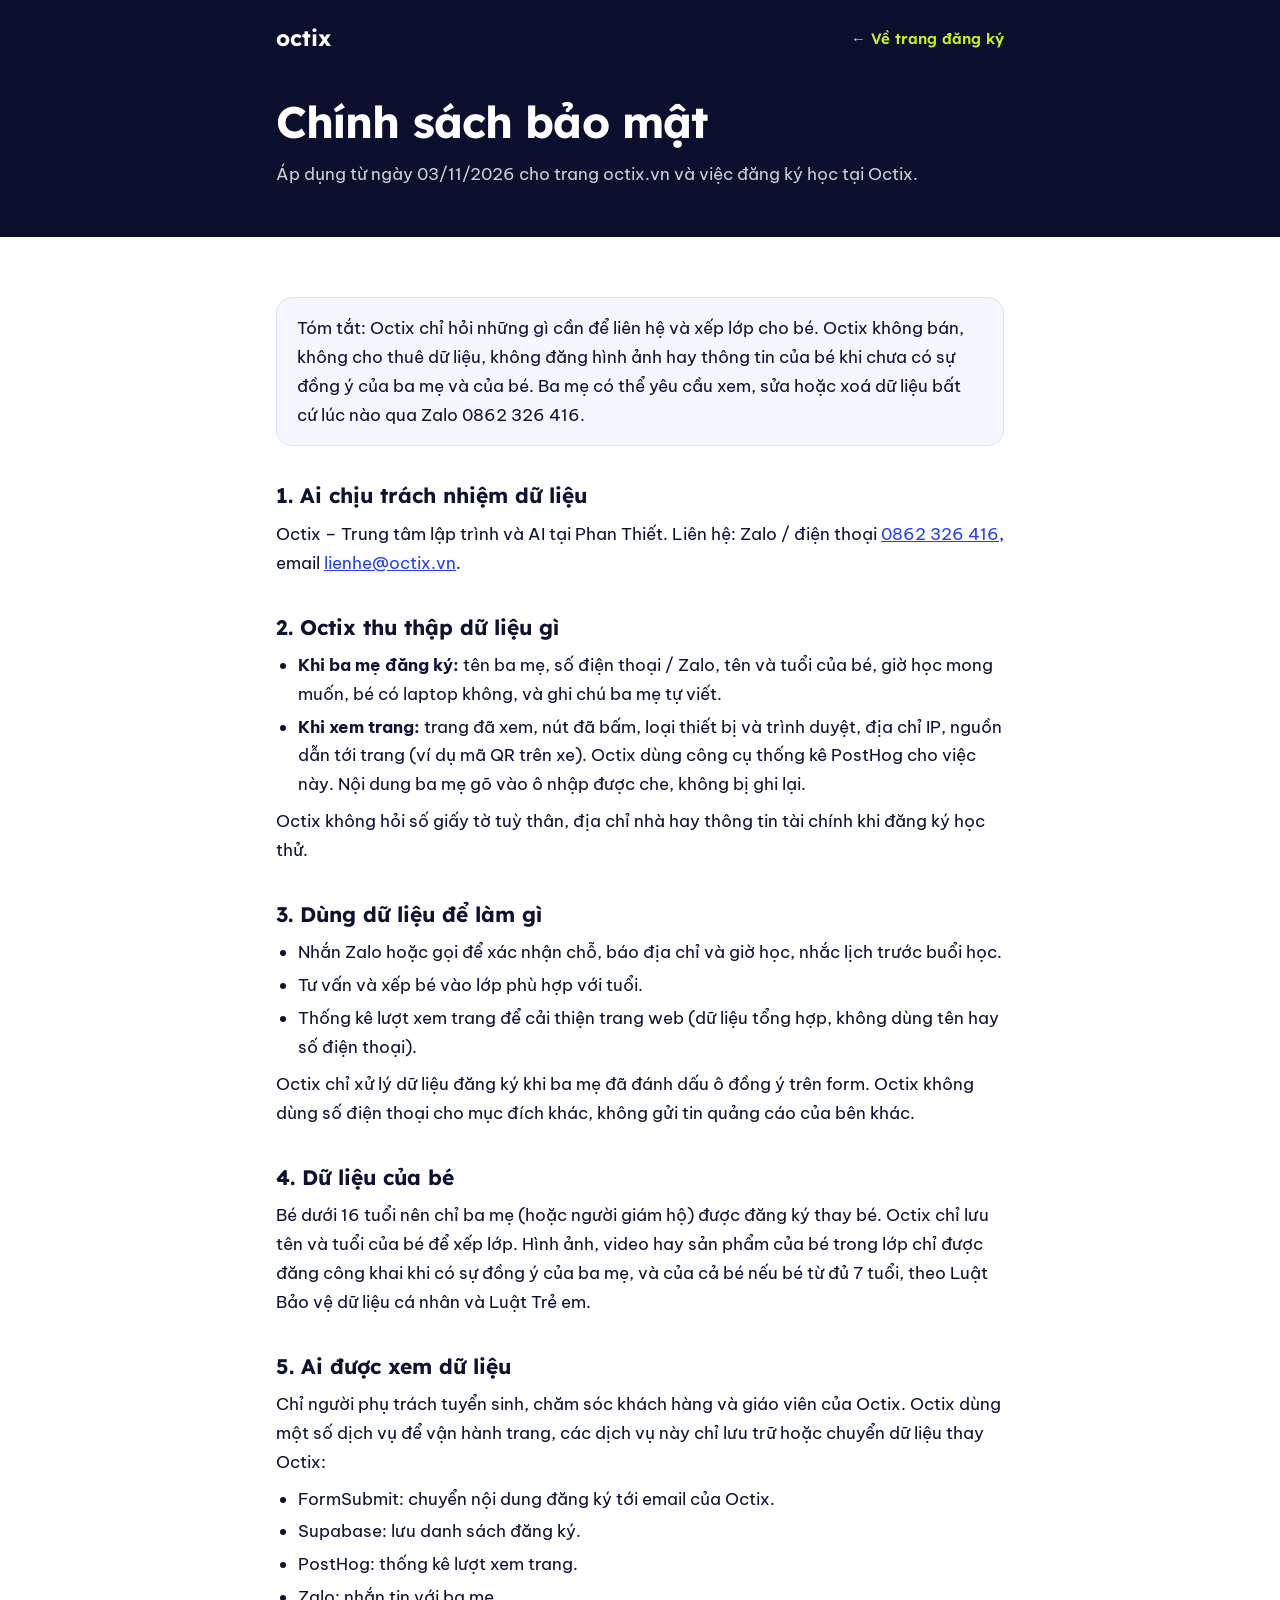
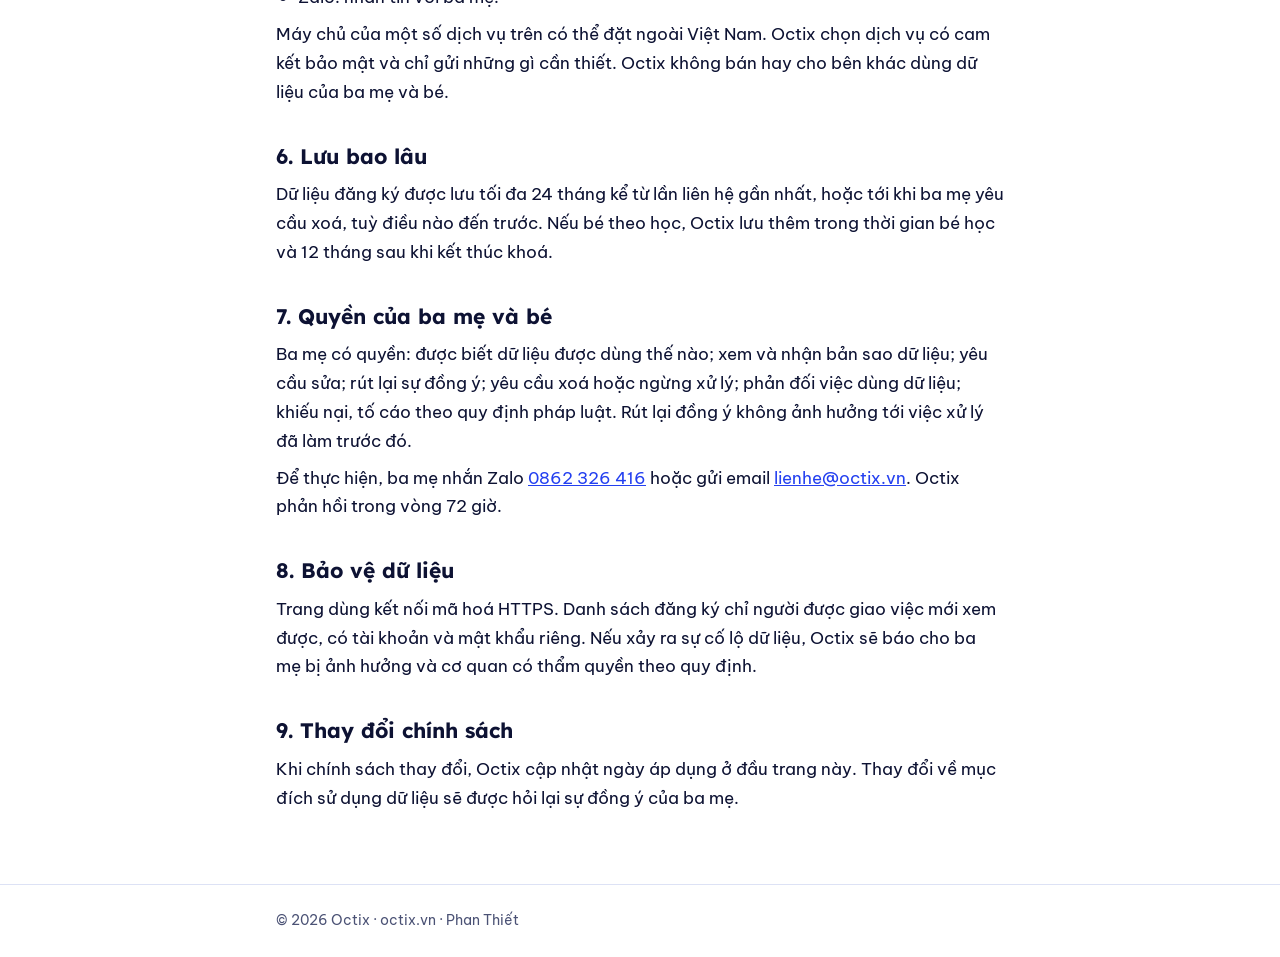
==== chinh-sach-bao-mat/index.html @ d1670581 "Form đăng ký: thêm ô đồng ý và trang Chính sách bảo mật Theo Luật Bảo vệ dữ liệu cá nhân 2025: ô đồn" ====
<!doctype html>
<html lang="vi">
<head>
<meta charset="utf-8">
<meta name="viewport" content="width=device-width,initial-scale=1,viewport-fit=cover">
<title>Chính sách bảo mật – Octix Phan Thiết</title>
<meta name="description" content="Octix thu thập dữ liệu gì khi ba mẹ đăng ký học thử, dùng để làm gì, lưu bao lâu và ba mẹ có quyền gì.">
<link rel="canonical" href="https://octix.vn/chinh-sach-bao-mat/">
<meta name="theme-color" content="#0B0F2E">
<link rel="icon" href="/favicon.ico" sizes="48x48">
<link rel="icon" type="image/png" sizes="96x96" href="/favicon-96.png">
<link rel="apple-touch-icon" href="/apple-touch-icon.png">
<link rel="preconnect" href="https://fonts.googleapis.com">
<link rel="preconnect" href="https://fonts.gstatic.com" crossorigin>
<link rel="stylesheet" href="https://fonts.googleapis.com/css2?family=Lexend:wght@600;700&family=Be+Vietnam+Pro:wght@400;500;600&display=swap">
<style>
:root{--night:#0B0F2E;--brand:#2440F0;--lime:#C8F31D;--ink:#0D1233;--muted:#4B5275;--line:#DDE2F5;--soft:#F5F7FF}
*{box-sizing:border-box}
body{margin:0;background:#fff;color:var(--ink);font-family:"Be Vietnam Pro",system-ui,sans-serif;font-size:17px;line-height:1.7;-webkit-font-smoothing:antialiased}
header{background:var(--night);color:#fff;padding:20px 0 48px}
.wrap{max-width:760px;margin:0 auto;padding-inline:16px}
.top{display:flex;justify-content:space-between;align-items:center;gap:12px}
.top a{color:#fff;text-decoration:none;font-family:Lexend,sans-serif;font-weight:700;font-size:22px}
.top a.back{font-size:15px;font-weight:600;color:var(--lime)}
h1{font-family:Lexend,sans-serif;font-size:clamp(30px,6vw,44px);line-height:1.15;margin:40px 0 12px;letter-spacing:-.02em}
header p{color:rgba(255,255,255,.8);margin:0}
main{padding:40px 0 64px}
h2{font-family:Lexend,sans-serif;font-size:21px;line-height:1.3;margin:36px 0 10px}
ul{padding-left:22px;margin:8px 0}
li{margin:4px 0}
p{margin:8px 0}
a{color:var(--brand)}
.box{background:var(--soft);border:1px solid var(--line);border-radius:16px;padding:16px 20px;margin:20px 0}
footer{border-top:1px solid var(--line);padding:24px 0;color:var(--muted);font-size:14px}
</style>
</head>
<body>
<header>
  <div class="wrap">
    <div class="top"><a href="/">octix</a><a class="back" href="/#dang-ky">← Về trang đăng ký</a></div>
    <h1>Chính sách bảo mật</h1>
    <p>Áp dụng từ ngày 03/11/2026 cho trang octix.vn và việc đăng ký học tại Octix.</p>
  </div>
</header>
<main class="wrap">
  <div class="box">Tóm tắt: Octix chỉ hỏi những gì cần để liên hệ và xếp lớp cho bé. Octix không bán, không cho thuê dữ liệu, không đăng hình ảnh hay thông tin của bé khi chưa có sự đồng ý của ba mẹ và của bé. Ba mẹ có thể yêu cầu xem, sửa hoặc xoá dữ liệu bất cứ lúc nào qua Zalo 0862 326 416.</div>

  <h2>1. Ai chịu trách nhiệm dữ liệu</h2>
  <p>Octix – Trung tâm lập trình và AI tại Phan Thiết. Liên hệ: Zalo / điện thoại <a href="https://zalo.me/0862326416">0862 326 416</a>, email <a href="mailto:lienhe@octix.vn">lienhe@octix.vn</a>.</p>

  <h2>2. Octix thu thập dữ liệu gì</h2>
  <ul>
    <li><b>Khi ba mẹ đăng ký:</b> tên ba mẹ, số điện thoại / Zalo, tên và tuổi của bé, giờ học mong muốn, bé có laptop không, và ghi chú ba mẹ tự viết.</li>
    <li><b>Khi xem trang:</b> trang đã xem, nút đã bấm, loại thiết bị và trình duyệt, địa chỉ IP, nguồn dẫn tới trang (ví dụ mã QR trên xe). Octix dùng công cụ thống kê PostHog cho việc này. Nội dung ba mẹ gõ vào ô nhập được che, không bị ghi lại.</li>
  </ul>
  <p>Octix không hỏi số giấy tờ tuỳ thân, địa chỉ nhà hay thông tin tài chính khi đăng ký học thử.</p>

  <h2>3. Dùng dữ liệu để làm gì</h2>
  <ul>
    <li>Nhắn Zalo hoặc gọi để xác nhận chỗ, báo địa chỉ và giờ học, nhắc lịch trước buổi học.</li>
    <li>Tư vấn và xếp bé vào lớp phù hợp với tuổi.</li>
    <li>Thống kê lượt xem trang để cải thiện trang web (dữ liệu tổng hợp, không dùng tên hay số điện thoại).</li>
  </ul>
  <p>Octix chỉ xử lý dữ liệu đăng ký khi ba mẹ đã đánh dấu ô đồng ý trên form. Octix không dùng số điện thoại cho mục đích khác, không gửi tin quảng cáo của bên khác.</p>

  <h2>4. Dữ liệu của bé</h2>
  <p>Bé dưới 16 tuổi nên chỉ ba mẹ (hoặc người giám hộ) được đăng ký thay bé. Octix chỉ lưu tên và tuổi của bé để xếp lớp. Hình ảnh, video hay sản phẩm của bé trong lớp chỉ được đăng công khai khi có sự đồng ý của ba mẹ, và của cả bé nếu bé từ đủ 7 tuổi, theo Luật Bảo vệ dữ liệu cá nhân và Luật Trẻ em.</p>

  <h2>5. Ai được xem dữ liệu</h2>
  <p>Chỉ người phụ trách tuyển sinh, chăm sóc khách hàng và giáo viên của Octix. Octix dùng một số dịch vụ để vận hành trang, các dịch vụ này chỉ lưu trữ hoặc chuyển dữ liệu thay Octix:</p>
  <ul>
    <li>FormSubmit: chuyển nội dung đăng ký tới email của Octix.</li>
    <li>Supabase: lưu danh sách đăng ký.</li>
    <li>PostHog: thống kê lượt xem trang.</li>
    <li>Zalo: nhắn tin với ba mẹ.</li>
  </ul>
  <p>Máy chủ của một số dịch vụ trên có thể đặt ngoài Việt Nam. Octix chọn dịch vụ có cam kết bảo mật và chỉ gửi những gì cần thiết. Octix không bán hay cho bên khác dùng dữ liệu của ba mẹ và bé.</p>

  <h2>6. Lưu bao lâu</h2>
  <p>Dữ liệu đăng ký được lưu tối đa 24 tháng kể từ lần liên hệ gần nhất, hoặc tới khi ba mẹ yêu cầu xoá, tuỳ điều nào đến trước. Nếu bé theo học, Octix lưu thêm trong thời gian bé học và 12 tháng sau khi kết thúc khoá.</p>

  <h2>7. Quyền của ba mẹ và bé</h2>
  <p>Ba mẹ có quyền: được biết dữ liệu được dùng thế nào; xem và nhận bản sao dữ liệu; yêu cầu sửa; rút lại sự đồng ý; yêu cầu xoá hoặc ngừng xử lý; phản đối việc dùng dữ liệu; khiếu nại, tố cáo theo quy định pháp luật. Rút lại đồng ý không ảnh hưởng tới việc xử lý đã làm trước đó.</p>
  <p>Để thực hiện, ba mẹ nhắn Zalo <a href="https://zalo.me/0862326416">0862 326 416</a> hoặc gửi email <a href="mailto:lienhe@octix.vn">lienhe@octix.vn</a>. Octix phản hồi trong vòng 72 giờ.</p>

  <h2>8. Bảo vệ dữ liệu</h2>
  <p>Trang dùng kết nối mã hoá HTTPS. Danh sách đăng ký chỉ người được giao việc mới xem được, có tài khoản và mật khẩu riêng. Nếu xảy ra sự cố lộ dữ liệu, Octix sẽ báo cho ba mẹ bị ảnh hưởng và cơ quan có thẩm quyền theo quy định.</p>

  <h2>9. Thay đổi chính sách</h2>
  <p>Khi chính sách thay đổi, Octix cập nhật ngày áp dụng ở đầu trang này. Thay đổi về mục đích sử dụng dữ liệu sẽ được hỏi lại sự đồng ý của ba mẹ.</p>
</main>
<footer><div class="wrap">© 2026 Octix · octix.vn · Phan Thiết</div></footer>
</body>
</html>
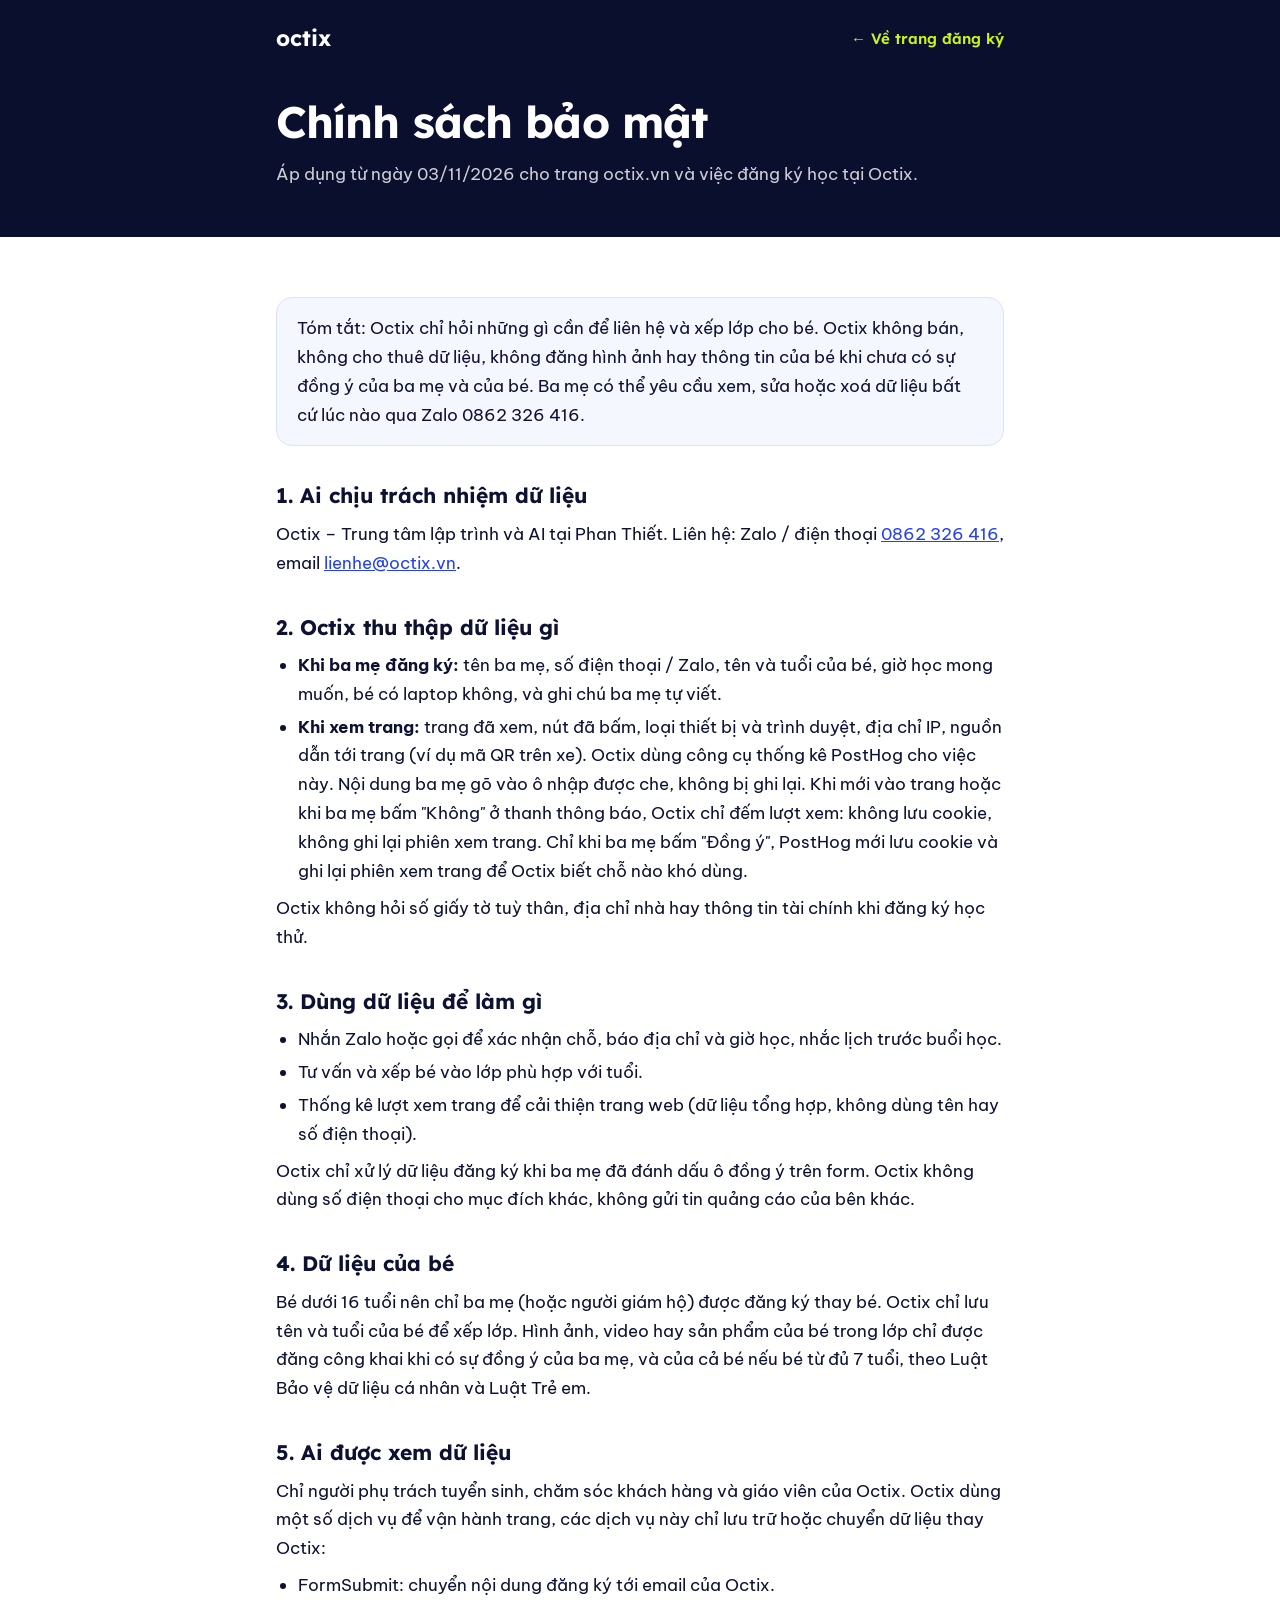
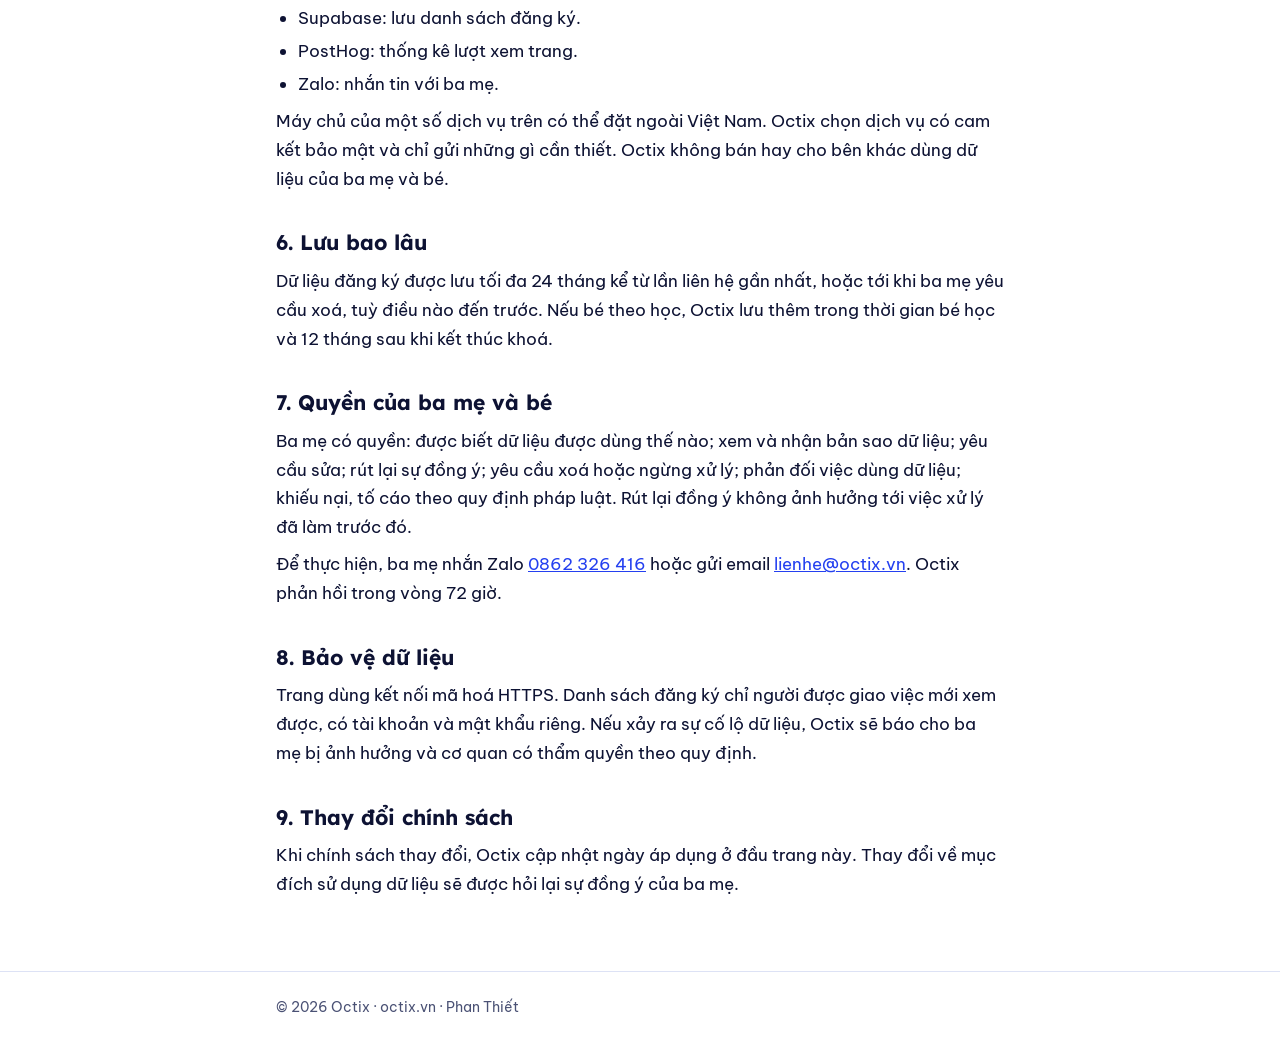
==== commit 9a224726: "PostHog: hỏi đồng ý thống kê, mặc định không cookie và không quay phiên Chưa chọn hoặc bấm Không: pe" ====
--- a/chinh-sach-bao-mat/index.html
+++ b/chinh-sach-bao-mat/index.html
@@ -51,7 +51,7 @@
   <h2>2. Octix thu thập dữ liệu gì</h2>
   <ul>
     <li><b>Khi ba mẹ đăng ký:</b> tên ba mẹ, số điện thoại / Zalo, tên và tuổi của bé, giờ học mong muốn, bé có laptop không, và ghi chú ba mẹ tự viết.</li>
-    <li><b>Khi xem trang:</b> trang đã xem, nút đã bấm, loại thiết bị và trình duyệt, địa chỉ IP, nguồn dẫn tới trang (ví dụ mã QR trên xe). Octix dùng công cụ thống kê PostHog cho việc này. Nội dung ba mẹ gõ vào ô nhập được che, không bị ghi lại.</li>
+    <li><b>Khi xem trang:</b> trang đã xem, nút đã bấm, loại thiết bị và trình duyệt, địa chỉ IP, nguồn dẫn tới trang (ví dụ mã QR trên xe). Octix dùng công cụ thống kê PostHog cho việc này. Nội dung ba mẹ gõ vào ô nhập được che, không bị ghi lại. Khi mới vào trang hoặc khi ba mẹ bấm "Không" ở thanh thông báo, Octix chỉ đếm lượt xem: không lưu cookie, không ghi lại phiên xem trang. Chỉ khi ba mẹ bấm "Đồng ý", PostHog mới lưu cookie và ghi lại phiên xem trang để Octix biết chỗ nào khó dùng.</li>
   </ul>
   <p>Octix không hỏi số giấy tờ tuỳ thân, địa chỉ nhà hay thông tin tài chính khi đăng ký học thử.</p>
 
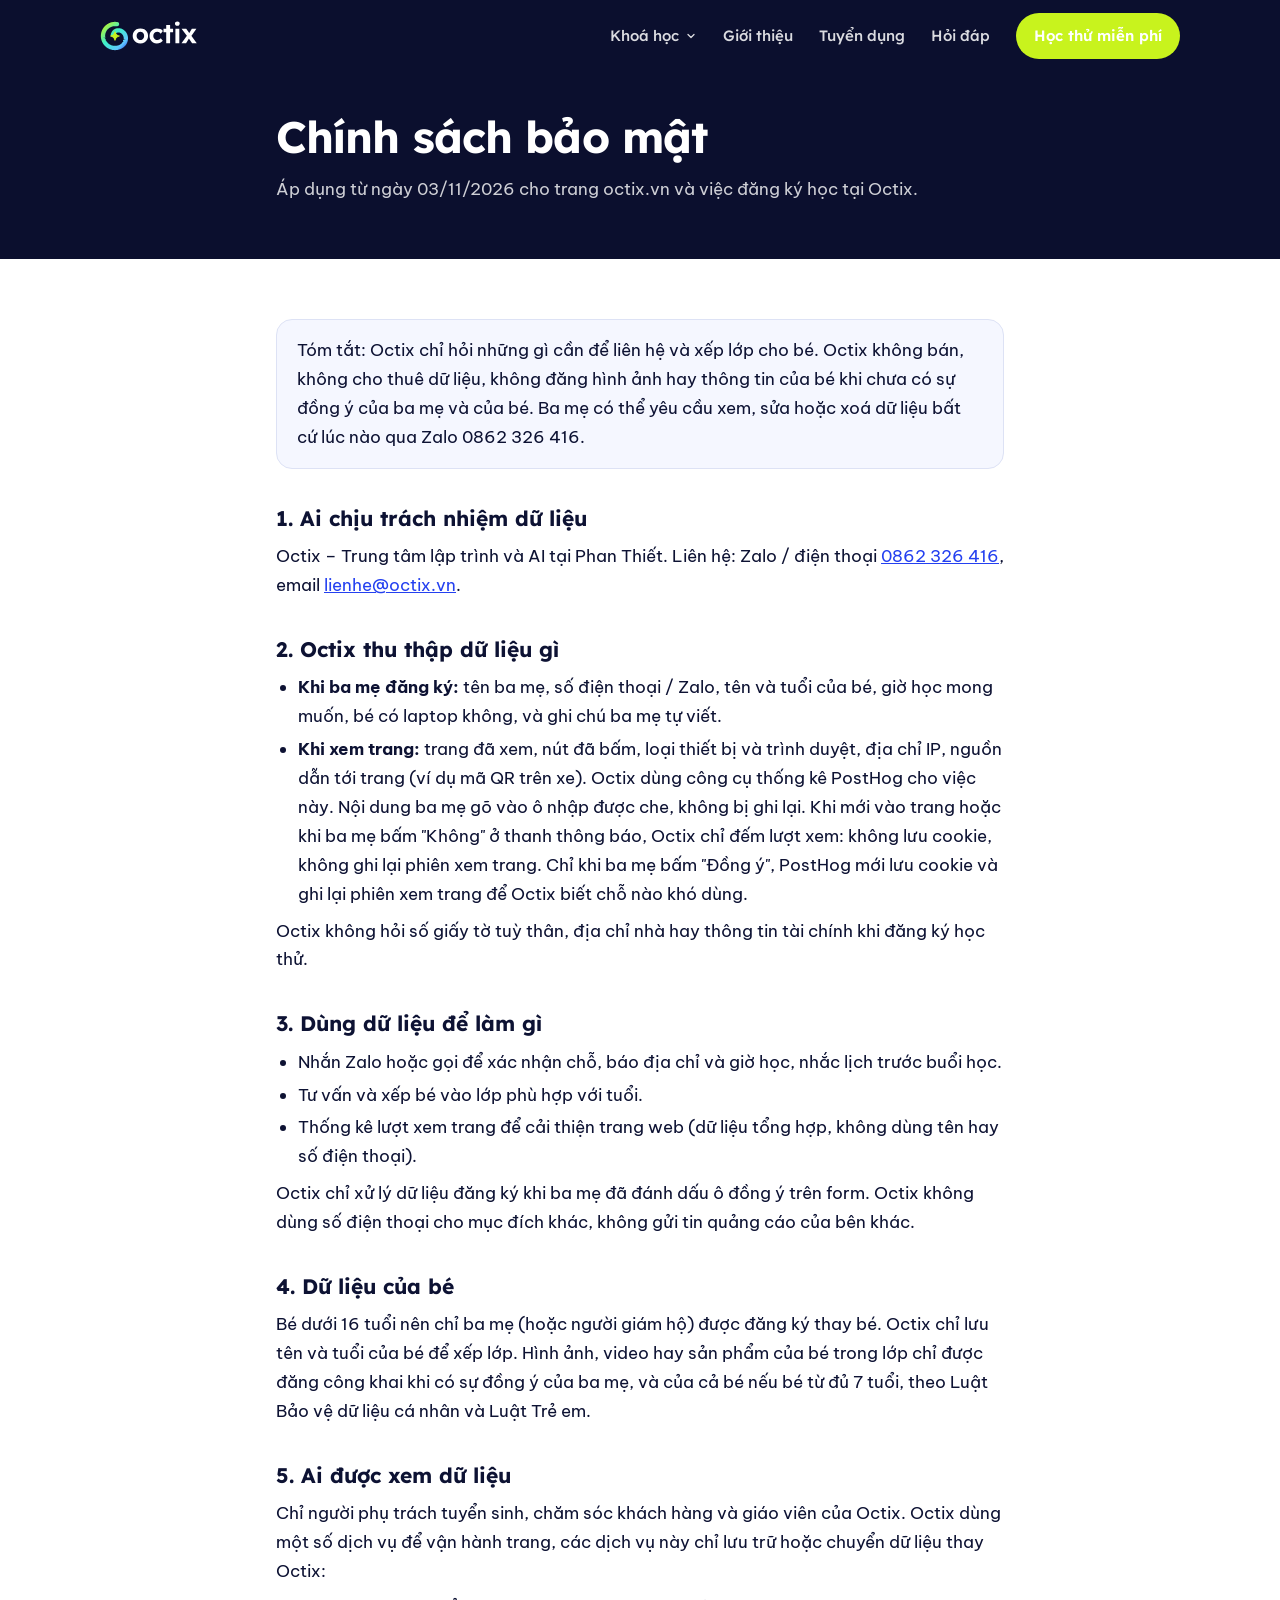
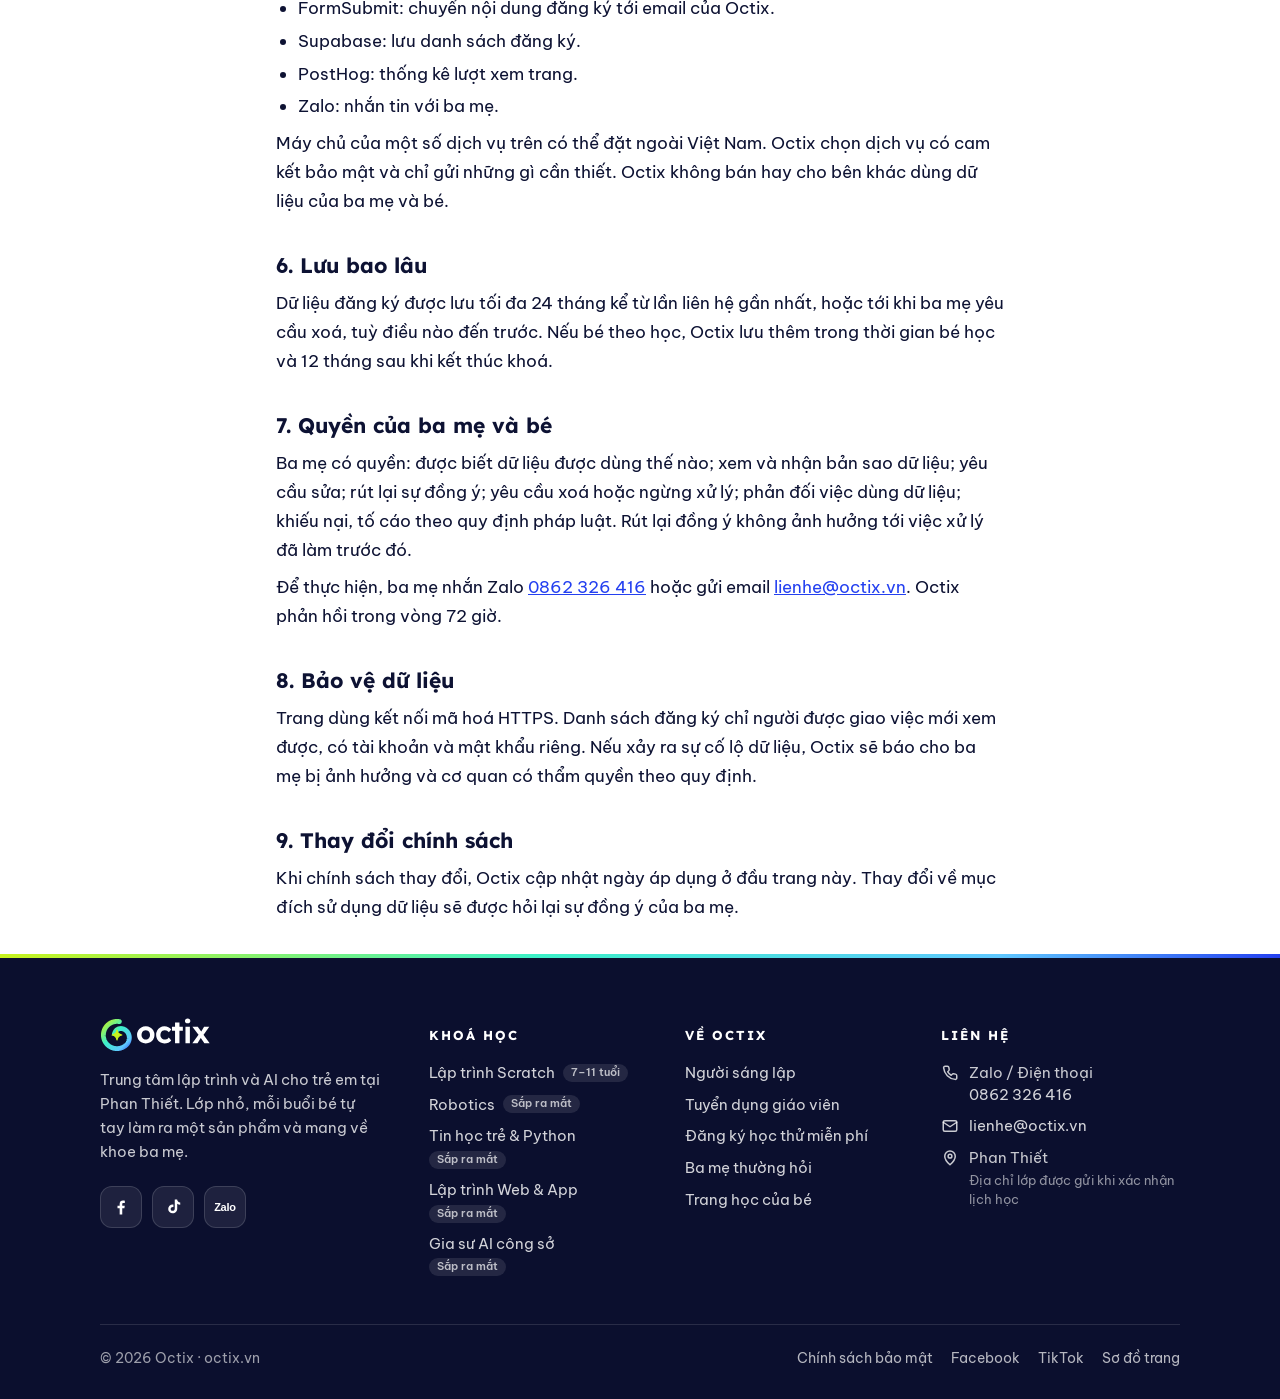
==== commit 588c5323: "Thêm header có menu Khoá học, footer 4 cột, trang khoá Scratch và trang Tuyển dụng - Header dùng chu" ====
--- a/chinh-sach-bao-mat/index.html
+++ b/chinh-sach-bao-mat/index.html
@@ -12,37 +12,75 @@
 <link rel="apple-touch-icon" href="/apple-touch-icon.png">
 <link rel="preconnect" href="https://fonts.googleapis.com">
 <link rel="preconnect" href="https://fonts.gstatic.com" crossorigin>
-<link rel="stylesheet" href="https://fonts.googleapis.com/css2?family=Lexend:wght@600;700&family=Be+Vietnam+Pro:wght@400;500;600&display=swap">
+<link rel="stylesheet" href="https://fonts.googleapis.com/css2?family=Lexend:wght@500;600;700&family=Be+Vietnam+Pro:wght@400;500;600&display=swap">
+<link rel="stylesheet" href="/assets/site.css">
 <style>
-:root{--night:#0B0F2E;--brand:#2440F0;--lime:#C8F31D;--ink:#0D1233;--muted:#4B5275;--line:#DDE2F5;--soft:#F5F7FF}
+:root{--night:#0B0F2E;--brand:#2440F0;--lime:#C8F31D;--ink:#0D1233;--muted:#4B5275;--line:#DDE2F5;--soft:#F5F7FF;--surface-2:#F5F7FF;--on-brand:#fff;--f-display:"Lexend","Be Vietnam Pro",system-ui,sans-serif;--f-body:"Be Vietnam Pro",system-ui,sans-serif}
 *{box-sizing:border-box}
-body{margin:0;background:#fff;color:var(--ink);font-family:"Be Vietnam Pro",system-ui,sans-serif;font-size:17px;line-height:1.7;-webkit-font-smoothing:antialiased}
-header{background:var(--night);color:#fff;padding:20px 0 48px}
-.wrap{max-width:760px;margin:0 auto;padding-inline:16px}
-.top{display:flex;justify-content:space-between;align-items:center;gap:12px}
-.top a{color:#fff;text-decoration:none;font-family:Lexend,sans-serif;font-weight:700;font-size:22px}
-.top a.back{font-size:15px;font-weight:600;color:var(--lime)}
-h1{font-family:Lexend,sans-serif;font-size:clamp(30px,6vw,44px);line-height:1.15;margin:40px 0 12px;letter-spacing:-.02em}
-header p{color:rgba(255,255,255,.8);margin:0}
-main{padding:40px 0 64px}
-h2{font-family:Lexend,sans-serif;font-size:21px;line-height:1.3;margin:36px 0 10px}
-ul{padding-left:22px;margin:8px 0}
-li{margin:4px 0}
-p{margin:8px 0}
-a{color:var(--brand)}
+body{margin:0;background:#fff;color:var(--ink);font-family:var(--f-body);font-size:17px;line-height:1.7;-webkit-font-smoothing:antialiased}
+.wrap{max-width:1160px;margin:0 auto;padding-inline:clamp(16px,4vw,40px)}
+.doc{max-width:760px;margin:0 auto;padding-inline:16px}
+.btn{display:inline-flex;align-items:center;gap:10px;font-family:var(--f-display);font-weight:600;border-radius:999px;text-decoration:none}
+.btn-lime{background:var(--lime);color:var(--ink)}
+.ph{background:var(--night);color:#fff;padding:112px 0 48px}
+.ph h1{font-family:Lexend,sans-serif;font-size:clamp(30px,6vw,44px);line-height:1.15;margin:0 0 12px;letter-spacing:-.02em}
+.ph p{color:rgba(255,255,255,.8);margin:0}
+main.doc{padding:40px 16px 24px}
+.doc h2{font-family:Lexend,sans-serif;font-size:21px;line-height:1.3;margin:36px 0 10px}
+.doc ul{padding-left:22px;margin:8px 0}
+.doc li{margin:4px 0}
+.doc p{margin:8px 0}
+.doc a{color:var(--brand)}
 .box{background:var(--soft);border:1px solid var(--line);border-radius:16px;padding:16px 20px;margin:20px 0}
-footer{border-top:1px solid var(--line);padding:24px 0;color:var(--muted);font-size:14px}
 </style>
 </head>
 <body>
-<header>
-  <div class="wrap">
-    <div class="top"><a href="/">octix</a><a class="back" href="/#dang-ky">← Về trang đăng ký</a></div>
+<header class="nav scrolled" id="nav">
+  <!-- octix:header -->
+<div class="wrap nav-in">
+    <a class="logo" href="/" aria-label="Octix, về trang chủ"><svg role="img" aria-label="Octix" xmlns="http://www.w3.org/2000/svg" viewBox="30 40 460 140"><defs><linearGradient id="rb" gradientUnits="userSpaceOnUse" x1="44" y1="50" x2="164" y2="170"><stop offset="0" stop-color="#C8F31D"/><stop offset=".42" stop-color="#3CF0C8"/><stop offset=".78" stop-color="#5FC8FF"/><stop offset="1" stop-color="#2440F0"/></linearGradient></defs><path d="M109.72 54.85 L108.00 54.57 L106.26 54.35 L104.52 54.18 L102.77 54.07 L101.02 54.01 L99.27 54.00 L97.52 54.06 L95.77 54.16 L94.02 54.32 L92.29 54.53 L90.56 54.80 L88.84 55.12 L87.13 55.50 L85.43 55.93 L83.74 56.41 L82.08 56.95 L80.43 57.53 L78.80 58.17 L77.19 58.86 L75.60 59.60 L74.03 60.38 L72.50 61.22 L70.98 62.10 L69.50 63.03 L68.05 64.01 L66.62 65.03 L65.23 66.10 L63.88 67.21 L62.56 68.36 L61.28 69.55 L60.03 70.78 L58.82 72.05 L57.66 73.35 L56.53 74.69 L55.45 76.07 L54.41 77.48 L53.42 78.92 L52.47 80.39 L51.56 81.89 L50.71 83.42 L49.90 84.98 L49.14 86.56 L48.44 88.16 L47.78 89.78 L47.17 91.42 L46.62 93.08 L46.11 94.76 L45.66 96.45 L45.27 98.16 L44.92 99.87 L44.63 101.60 L44.40 103.34 L44.22 105.08 L44.09 106.83 L44.02 108.57 L44.00 110.33 L44.04 112.08 L44.13 113.83 L44.28 115.57 L44.48 117.31 L44.73 119.04 L45.04 120.77 L45.41 122.48 L45.82 124.18 L46.29 125.87 L46.82 127.54 L47.39 129.19 L48.02 130.83 L48.69 132.44 L49.42 134.04 L50.20 135.60 L51.02 137.15 L51.89 138.67 L52.81 140.16 L53.78 141.62 L54.79 143.05 L55.85 144.44 L56.94 145.81 L58.09 147.14 L59.27 148.43 L60.49 149.68 L61.75 150.90 L63.05 152.08 L64.38 153.21 L65.75 154.30 L67.15 155.35 L68.58 156.36 L70.05 157.32 L71.54 158.23 L73.06 159.10 L74.61 159.91 L76.19 160.68 L77.78 161.40 L79.40 162.07 L81.04 162.69 L82.70 163.26 L84.37 163.77 L86.06 164.24 L87.76 164.65 L89.47 165.00 L91.20 165.30 L92.93 165.55 L94.67 165.75 L96.42 165.89 L98.17 165.97 L99.92 166.00 L101.67 165.98 L103.42 165.90 L105.16 165.76 L106.91 165.57 L108.64 165.33 L110.37 165.03 L112.08 164.68 L113.78 164.28 L115.47 163.82 L117.15 163.31 L118.81 162.75 L120.45 162.13 L122.07 161.47 L123.67 160.75 L125.24 159.99 L126.79 159.17 L128.32 158.31 L129.81 157.40 L131.28 156.45 L132.72 155.45 L134.12 154.40 L135.49 153.31 L136.83 152.18 L138.11 150.99 L139.35 149.75 L140.52 148.45 L141.64 147.11 L142.70 145.73 L143.70 144.30 L144.64 142.83 L145.51 141.33 L146.32 139.79 L147.06 138.23 L147.74 136.64 L148.34 135.03 L148.88 133.40 L149.35 131.76 L149.75 130.10 L150.08 128.43 L150.34 126.76 L150.53 125.09 L150.65 123.41 L150.71 121.75 L150.69 120.08 L150.61 118.43 L150.47 116.79 L150.25 115.17 L149.98 113.57 L149.64 111.99 L149.25 110.43 L148.79 108.90 L148.28 107.40 L147.71 105.93 L147.08 104.50 L146.41 103.10 L145.69 101.74 L144.91 100.42 L144.10 99.14 L143.24 97.91 L142.34 96.72 L141.40 95.58 L140.43 94.48 L139.42 93.44 L138.38 92.44 L137.32 91.50 L136.22 90.60 L135.11 89.76 L133.98 88.97 L132.82 88.24 L131.66 87.56 L130.48 86.93 L129.29 86.35 L128.09 85.83 L126.89 85.36 L125.68 84.94 L124.48 84.58 L123.28 84.26 L122.08 84.00 L120.89 83.78 L119.70 83.62 L118.53 83.50 L117.37 83.42 L116.22 83.40 L115.09 83.41 L113.98 83.47 L112.89 83.57 L111.82 83.70 L110.78 83.88 L109.75 84.09 L108.75 84.33 L107.78 84.61 L106.84 84.92 L105.92 85.25 L105.04 85.61 L104.18 86.00 L103.35 86.41 L102.55 86.84 L101.79 87.29 L101.05 87.76 L100.35 88.24 L99.68 88.74 L99.03 89.25 L98.42 89.77 L97.84 90.29 L97.29 90.82 L96.77 91.36 L96.28 91.90 L95.81 92.44 L95.37 92.99 L94.96 93.53 L94.58 94.06 L94.22 94.60 L93.88 95.13 L93.56 95.65 L93.26 96.16 L92.99 96.67 L92.73 97.17 L92.48 97.66 L92.26 98.13 L92.04 98.60 L91.84 99.06 L91.65 99.50 L91.47 99.93 L91.29 100.35 L91.12 100.76 L90.95 101.16 L90.79 101.55 L90.63 101.93 L90.47 102.29 L90.31 102.65 L90.14 103.00 L89.97 103.34 L89.79 103.67 L89.61 104.00" fill="none" stroke="url(#rb)" stroke-width="20" stroke-linecap="round" stroke-linejoin="round"/><path d="M100 90 Q102.80 107.20 120 110 Q102.80 112.80 100 130 Q97.20 112.80 80 110 Q97.20 107.20 100 90Z" fill="#C8F31D" stroke="#C8F31D" stroke-width="5.2" stroke-linejoin="round"/><path d="M218.576 144.88Q208.208 144.88 200.07999999999998 140.336Q191.952 135.792 187.28 127.856Q182.608 119.91999999999999 182.608 109.67999999999999Q182.608 99.44 187.28 91.50399999999999Q191.952 83.56799999999998 200.07999999999998 79.02399999999999Q208.208 74.47999999999999 218.576 74.47999999999999Q228.816 74.47999999999999 236.94400000000002 79.02399999999999Q245.072 83.56799999999998 249.68 91.50399999999999Q254.288 99.44 254.288 109.67999999999999Q254.288 119.91999999999999 249.68 127.856Q245.072 135.792 236.94400000000002 140.336Q228.816 144.88 218.576 144.88ZM218.576 129.00799999999998Q223.56799999999998 129.00799999999998 227.536 126.51199999999999Q231.504 124.01599999999999 233.744 119.6Q235.984 115.184 235.856 109.67999999999999Q235.984 104.048 233.744 99.632Q231.504 95.216 227.536 92.72Q223.56799999999998 90.22399999999999 218.576 90.22399999999999Q213.45600000000002 90.22399999999999 209.488 92.78399999999999Q205.52 95.344 203.216 99.696Q200.912 104.048 201.04 109.67999999999999Q200.912 115.184 203.216 119.6Q205.52 124.01599999999999 209.488 126.51199999999999Q213.45600000000002 129.00799999999998 218.576 129.00799999999998Z M295.052 144.88Q285.324 144.88 277.644 140.272Q269.964 135.664 265.548 127.728Q261.132 119.792 261.132 109.67999999999999Q261.132 99.56799999999998 265.548 91.63199999999999Q269.964 83.696 277.644 79.088Q285.324 74.47999999999999 295.052 74.47999999999999Q304.14 74.47999999999999 311.692 77.80799999999999Q319.244 81.136 323.468 87.024L313.484 99.05599999999998Q311.692 96.624 309.004 94.63999999999999Q306.31600000000003 92.65599999999999 303.18 91.50399999999999Q300.044 90.35199999999999 296.716 90.35199999999999Q291.468 90.35199999999999 287.43600000000004 92.84799999999998Q283.404 95.344 281.1 99.696Q278.796 104.048 278.796 109.67999999999999Q278.796 115.056 281.164 119.40799999999999Q283.532 123.75999999999999 287.628 126.32Q291.724 128.88 296.844 128.88Q300.172 128.88 303.116 127.984Q306.06 127.088 308.68399999999997 125.16799999999999Q311.308 123.24799999999999 313.484 120.56L323.34000000000003 132.59199999999998Q319.116 138.096 311.37199999999996 141.488Q303.628 144.88 295.052 144.88Z M339.01599999999996 143.6V58.73599999999999H357.192V143.6ZM326.344 92.14399999999999V75.88799999999999H371.144V92.14399999999999Z M381.956 143.6V75.88799999999999H400.132V143.6ZM390.916 62.06399999999999Q385.668 62.06399999999999 382.724 59.43999999999999Q379.78 56.81599999999999 379.78 52.08Q379.78 47.727999999999994 382.788 44.97599999999999Q385.796 42.22399999999999 390.916 42.22399999999999Q396.164 42.22399999999999 399.108 44.84799999999999Q402.052 47.471999999999994 402.052 52.08Q402.052 56.43199999999999 399.044 59.24799999999999Q396.036 62.06399999999999 390.916 62.06399999999999Z M459.84000000000003 143.6 443.072 119.66399999999999 437.952 112.496 410.56 75.88799999999999H432.576L448.96 99.05599999999998L454.592 106.608L481.6 143.6ZM410.304 143.6 437.312 106.608 447.296 118.512 431.68 143.6ZM453.824 113.136 444.096 101.232 458.56 75.88799999999999H479.93600000000004Z" fill="#FFFFFF"/></svg></a>
+    <nav class="nav-links" aria-label="Chính">
+      <div class="dd">
+        <button class="dd-btn" type="button" aria-expanded="false" aria-controls="dd-khoa-hoc">Khoá học <svg width="12" height="12" viewBox="0 0 24 24" fill="none" stroke="currentColor" stroke-width="2.6" stroke-linecap="round" stroke-linejoin="round" aria-hidden="true"><path d="m6 9 6 6 6-6"/></svg></button>
+        <div class="dd-panel" id="dd-khoa-hoc">
+          <a class="dd-feat" href="/khoa-hoc/scratch/"><span class="pill">Đang tuyển sinh</span><b>Lập trình Scratch</b><small>Bé 7–11 tuổi · 24 buổi · lớp 6–10 bé. Mỗi buổi bé tự làm xong một game.</small><span class="go">Xem chương trình học →</span></a>
+          <div class="dd-list">
+            <span class="cap">Sắp ra mắt</span>
+            <a href="/#sap-ra-mat"><b>Robotics</b><small>8–12 tuổi · lắp ráp và lập trình robot</small></a>
+            <a href="/#sap-ra-mat"><b>Tin học trẻ &amp; Python</b><small>Từ 11 tuổi · ôn luyện thi thuật toán</small></a>
+            <a href="/#sap-ra-mat"><b>Lập trình Web &amp; App</b><small>Từ 12 tuổi · tự làm website, ứng dụng</small></a>
+            <a href="/#sap-ra-mat"><b>Gia sư AI công sở</b><small>Người đi làm · tự động hoá công việc</small></a>
+          </div>
+        </div>
+      </div>
+      <a href="/nguoi-sang-lap/">Giới thiệu</a>
+      <a href="/tuyen-dung/">Tuyển dụng</a>
+      <a href="/#hoi-dap">Hỏi đáp</a>
+      <a class="btn btn-lime" href="/#dang-ky">Học thử miễn phí</a>
+    </nav>
+    <button class="menu-btn" id="menu-btn" type="button" aria-label="Mở menu" aria-expanded="false" aria-controls="mnav"><span></span></button>
+  </div>
+  <nav class="mnav" id="mnav" aria-label="Menu di động">
+    <a href="/">Trang chủ</a>
+    <span class="m-cap">Khoá học</span>
+    <a class="m-sub feat" href="/khoa-hoc/scratch/">Lập trình Scratch<small>7–11 tuổi</small></a>
+    <a class="m-sub" href="/#sap-ra-mat">Robotics, Python, Web &amp; App<small>sắp ra mắt</small></a>
+    <a class="m-sub" href="/#sap-ra-mat">Gia sư AI công sở<small>sắp ra mắt</small></a>
+    <span class="m-cap">Octix</span>
+    <a href="/nguoi-sang-lap/">Giới thiệu</a>
+    <a href="/tuyen-dung/">Tuyển dụng</a>
+    <a href="/#hoi-dap">Hỏi đáp</a>
+    <a href="/#dang-ky">Đăng ký học thử miễn phí</a>
+  </nav>
+<!-- /octix:header -->
+</header>
+<div class="ph">
+  <div class="doc">
     <h1>Chính sách bảo mật</h1>
     <p>Áp dụng từ ngày 03/11/2026 cho trang octix.vn và việc đăng ký học tại Octix.</p>
   </div>
-</header>
-<main class="wrap">
+</div>
+<main class="doc">
   <div class="box">Tóm tắt: Octix chỉ hỏi những gì cần để liên hệ và xếp lớp cho bé. Octix không bán, không cho thuê dữ liệu, không đăng hình ảnh hay thông tin của bé khi chưa có sự đồng ý của ba mẹ và của bé. Ba mẹ có thể yêu cầu xem, sửa hoặc xoá dữ liệu bất cứ lúc nào qua Zalo 0862 326 416.</div>
 
   <h2>1. Ai chịu trách nhiệm dữ liệu</h2>
@@ -89,6 +127,55 @@
   <h2>9. Thay đổi chính sách</h2>
   <p>Khi chính sách thay đổi, Octix cập nhật ngày áp dụng ở đầu trang này. Thay đổi về mục đích sử dụng dữ liệu sẽ được hỏi lại sự đồng ý của ba mẹ.</p>
 </main>
-<footer><div class="wrap">© 2026 Octix · octix.vn · Phan Thiết</div></footer>
+<!-- octix:footer -->
+<footer class="sf">
+  <div class="wrap">
+    <div class="sf-grid">
+      <div class="sf-about">
+        <a class="logo" href="/" aria-label="Octix, về trang chủ"><svg role="img" aria-label="Octix" xmlns="http://www.w3.org/2000/svg" viewBox="30 40 460 140"><defs><linearGradient id="rf" gradientUnits="userSpaceOnUse" x1="44" y1="50" x2="164" y2="170"><stop offset="0" stop-color="#C8F31D"/><stop offset=".42" stop-color="#3CF0C8"/><stop offset=".78" stop-color="#5FC8FF"/><stop offset="1" stop-color="#2440F0"/></linearGradient></defs><path d="M109.72 54.85 L108.00 54.57 L106.26 54.35 L104.52 54.18 L102.77 54.07 L101.02 54.01 L99.27 54.00 L97.52 54.06 L95.77 54.16 L94.02 54.32 L92.29 54.53 L90.56 54.80 L88.84 55.12 L87.13 55.50 L85.43 55.93 L83.74 56.41 L82.08 56.95 L80.43 57.53 L78.80 58.17 L77.19 58.86 L75.60 59.60 L74.03 60.38 L72.50 61.22 L70.98 62.10 L69.50 63.03 L68.05 64.01 L66.62 65.03 L65.23 66.10 L63.88 67.21 L62.56 68.36 L61.28 69.55 L60.03 70.78 L58.82 72.05 L57.66 73.35 L56.53 74.69 L55.45 76.07 L54.41 77.48 L53.42 78.92 L52.47 80.39 L51.56 81.89 L50.71 83.42 L49.90 84.98 L49.14 86.56 L48.44 88.16 L47.78 89.78 L47.17 91.42 L46.62 93.08 L46.11 94.76 L45.66 96.45 L45.27 98.16 L44.92 99.87 L44.63 101.60 L44.40 103.34 L44.22 105.08 L44.09 106.83 L44.02 108.57 L44.00 110.33 L44.04 112.08 L44.13 113.83 L44.28 115.57 L44.48 117.31 L44.73 119.04 L45.04 120.77 L45.41 122.48 L45.82 124.18 L46.29 125.87 L46.82 127.54 L47.39 129.19 L48.02 130.83 L48.69 132.44 L49.42 134.04 L50.20 135.60 L51.02 137.15 L51.89 138.67 L52.81 140.16 L53.78 141.62 L54.79 143.05 L55.85 144.44 L56.94 145.81 L58.09 147.14 L59.27 148.43 L60.49 149.68 L61.75 150.90 L63.05 152.08 L64.38 153.21 L65.75 154.30 L67.15 155.35 L68.58 156.36 L70.05 157.32 L71.54 158.23 L73.06 159.10 L74.61 159.91 L76.19 160.68 L77.78 161.40 L79.40 162.07 L81.04 162.69 L82.70 163.26 L84.37 163.77 L86.06 164.24 L87.76 164.65 L89.47 165.00 L91.20 165.30 L92.93 165.55 L94.67 165.75 L96.42 165.89 L98.17 165.97 L99.92 166.00 L101.67 165.98 L103.42 165.90 L105.16 165.76 L106.91 165.57 L108.64 165.33 L110.37 165.03 L112.08 164.68 L113.78 164.28 L115.47 163.82 L117.15 163.31 L118.81 162.75 L120.45 162.13 L122.07 161.47 L123.67 160.75 L125.24 159.99 L126.79 159.17 L128.32 158.31 L129.81 157.40 L131.28 156.45 L132.72 155.45 L134.12 154.40 L135.49 153.31 L136.83 152.18 L138.11 150.99 L139.35 149.75 L140.52 148.45 L141.64 147.11 L142.70 145.73 L143.70 144.30 L144.64 142.83 L145.51 141.33 L146.32 139.79 L147.06 138.23 L147.74 136.64 L148.34 135.03 L148.88 133.40 L149.35 131.76 L149.75 130.10 L150.08 128.43 L150.34 126.76 L150.53 125.09 L150.65 123.41 L150.71 121.75 L150.69 120.08 L150.61 118.43 L150.47 116.79 L150.25 115.17 L149.98 113.57 L149.64 111.99 L149.25 110.43 L148.79 108.90 L148.28 107.40 L147.71 105.93 L147.08 104.50 L146.41 103.10 L145.69 101.74 L144.91 100.42 L144.10 99.14 L143.24 97.91 L142.34 96.72 L141.40 95.58 L140.43 94.48 L139.42 93.44 L138.38 92.44 L137.32 91.50 L136.22 90.60 L135.11 89.76 L133.98 88.97 L132.82 88.24 L131.66 87.56 L130.48 86.93 L129.29 86.35 L128.09 85.83 L126.89 85.36 L125.68 84.94 L124.48 84.58 L123.28 84.26 L122.08 84.00 L120.89 83.78 L119.70 83.62 L118.53 83.50 L117.37 83.42 L116.22 83.40 L115.09 83.41 L113.98 83.47 L112.89 83.57 L111.82 83.70 L110.78 83.88 L109.75 84.09 L108.75 84.33 L107.78 84.61 L106.84 84.92 L105.92 85.25 L105.04 85.61 L104.18 86.00 L103.35 86.41 L102.55 86.84 L101.79 87.29 L101.05 87.76 L100.35 88.24 L99.68 88.74 L99.03 89.25 L98.42 89.77 L97.84 90.29 L97.29 90.82 L96.77 91.36 L96.28 91.90 L95.81 92.44 L95.37 92.99 L94.96 93.53 L94.58 94.06 L94.22 94.60 L93.88 95.13 L93.56 95.65 L93.26 96.16 L92.99 96.67 L92.73 97.17 L92.48 97.66 L92.26 98.13 L92.04 98.60 L91.84 99.06 L91.65 99.50 L91.47 99.93 L91.29 100.35 L91.12 100.76 L90.95 101.16 L90.79 101.55 L90.63 101.93 L90.47 102.29 L90.31 102.65 L90.14 103.00 L89.97 103.34 L89.79 103.67 L89.61 104.00" fill="none" stroke="url(#rf)" stroke-width="20" stroke-linecap="round" stroke-linejoin="round"/><path d="M100 90 Q102.80 107.20 120 110 Q102.80 112.80 100 130 Q97.20 112.80 80 110 Q97.20 107.20 100 90Z" fill="#C8F31D" stroke="#C8F31D" stroke-width="5.2" stroke-linejoin="round"/><path d="M218.576 144.88Q208.208 144.88 200.07999999999998 140.336Q191.952 135.792 187.28 127.856Q182.608 119.91999999999999 182.608 109.67999999999999Q182.608 99.44 187.28 91.50399999999999Q191.952 83.56799999999998 200.07999999999998 79.02399999999999Q208.208 74.47999999999999 218.576 74.47999999999999Q228.816 74.47999999999999 236.94400000000002 79.02399999999999Q245.072 83.56799999999998 249.68 91.50399999999999Q254.288 99.44 254.288 109.67999999999999Q254.288 119.91999999999999 249.68 127.856Q245.072 135.792 236.94400000000002 140.336Q228.816 144.88 218.576 144.88ZM218.576 129.00799999999998Q223.56799999999998 129.00799999999998 227.536 126.51199999999999Q231.504 124.01599999999999 233.744 119.6Q235.984 115.184 235.856 109.67999999999999Q235.984 104.048 233.744 99.632Q231.504 95.216 227.536 92.72Q223.56799999999998 90.22399999999999 218.576 90.22399999999999Q213.45600000000002 90.22399999999999 209.488 92.78399999999999Q205.52 95.344 203.216 99.696Q200.912 104.048 201.04 109.67999999999999Q200.912 115.184 203.216 119.6Q205.52 124.01599999999999 209.488 126.51199999999999Q213.45600000000002 129.00799999999998 218.576 129.00799999999998Z M295.052 144.88Q285.324 144.88 277.644 140.272Q269.964 135.664 265.548 127.728Q261.132 119.792 261.132 109.67999999999999Q261.132 99.56799999999998 265.548 91.63199999999999Q269.964 83.696 277.644 79.088Q285.324 74.47999999999999 295.052 74.47999999999999Q304.14 74.47999999999999 311.692 77.80799999999999Q319.244 81.136 323.468 87.024L313.484 99.05599999999998Q311.692 96.624 309.004 94.63999999999999Q306.31600000000003 92.65599999999999 303.18 91.50399999999999Q300.044 90.35199999999999 296.716 90.35199999999999Q291.468 90.35199999999999 287.43600000000004 92.84799999999998Q283.404 95.344 281.1 99.696Q278.796 104.048 278.796 109.67999999999999Q278.796 115.056 281.164 119.40799999999999Q283.532 123.75999999999999 287.628 126.32Q291.724 128.88 296.844 128.88Q300.172 128.88 303.116 127.984Q306.06 127.088 308.68399999999997 125.16799999999999Q311.308 123.24799999999999 313.484 120.56L323.34000000000003 132.59199999999998Q319.116 138.096 311.37199999999996 141.488Q303.628 144.88 295.052 144.88Z M339.01599999999996 143.6V58.73599999999999H357.192V143.6ZM326.344 92.14399999999999V75.88799999999999H371.144V92.14399999999999Z M381.956 143.6V75.88799999999999H400.132V143.6ZM390.916 62.06399999999999Q385.668 62.06399999999999 382.724 59.43999999999999Q379.78 56.81599999999999 379.78 52.08Q379.78 47.727999999999994 382.788 44.97599999999999Q385.796 42.22399999999999 390.916 42.22399999999999Q396.164 42.22399999999999 399.108 44.84799999999999Q402.052 47.471999999999994 402.052 52.08Q402.052 56.43199999999999 399.044 59.24799999999999Q396.036 62.06399999999999 390.916 62.06399999999999Z M459.84000000000003 143.6 443.072 119.66399999999999 437.952 112.496 410.56 75.88799999999999H432.576L448.96 99.05599999999998L454.592 106.608L481.6 143.6ZM410.304 143.6 437.312 106.608 447.296 118.512 431.68 143.6ZM453.824 113.136 444.096 101.232 458.56 75.88799999999999H479.93600000000004Z" fill="#FFFFFF"/></svg></a>
+        <p>Trung tâm lập trình và AI cho trẻ em tại Phan Thiết. Lớp nhỏ, mỗi buổi bé tự tay làm ra một sản phẩm và mang về khoe ba mẹ.</p>
+        <div class="sf-social">
+          <a href="https://www.facebook.com/octix.phanthiet" target="_blank" rel="noopener" aria-label="Fanpage Facebook của Octix"><svg width="20" height="20" viewBox="0 0 24 24" fill="currentColor" aria-hidden="true"><path d="M13.5 21v-7.5h2.6l.4-3h-3V8.6c0-.9.3-1.5 1.5-1.5h1.6V4.4c-.3 0-1.2-.1-2.3-.1-2.3 0-3.9 1.4-3.9 4v2.2H7.8v3h2.6V21z"/></svg></a>
+          <a href="https://www.tiktok.com/@octix.phanthiet" target="_blank" rel="noopener" aria-label="TikTok của Octix"><svg width="19" height="19" viewBox="0 0 24 24" fill="currentColor" aria-hidden="true"><path d="M16.6 3c.3 2.2 1.6 3.6 3.9 3.8v3a7 7 0 0 1-3.8-1.2v6.1c0 3.1-2.3 5.8-5.8 5.8A5.6 5.6 0 0 1 5.3 15c0-3.4 3-6 6.6-5.5v3.1c-1.7-.4-3.5.7-3.5 2.4 0 1.4 1.1 2.5 2.6 2.5 1.6 0 2.6-1 2.6-2.9V3z"/></svg></a>
+          <a href="https://zalo.me/0862326416" target="_blank" rel="noopener" aria-label="Chat Zalo với Octix"><span class="zl">Zalo</span></a>
+        </div>
+      </div>
+      <div>
+        <h3>Khoá học</h3>
+        <ul>
+          <li><a href="/khoa-hoc/scratch/">Lập trình Scratch</a> <small>7–11 tuổi</small></li>
+          <li><a href="/#sap-ra-mat">Robotics</a> <small>Sắp ra mắt</small></li>
+          <li><a href="/#sap-ra-mat">Tin học trẻ &amp; Python</a> <small>Sắp ra mắt</small></li>
+          <li><a href="/#sap-ra-mat">Lập trình Web &amp; App</a> <small>Sắp ra mắt</small></li>
+          <li><a href="/#sap-ra-mat">Gia sư AI công sở</a> <small>Sắp ra mắt</small></li>
+        </ul>
+      </div>
+      <div>
+        <h3>Về Octix</h3>
+        <ul>
+          <li><a href="/nguoi-sang-lap/">Người sáng lập</a></li>
+          <li><a href="/tuyen-dung/">Tuyển dụng giáo viên</a></li>
+          <li><a href="/#dang-ky">Đăng ký học thử miễn phí</a></li>
+          <li><a href="/#hoi-dap">Ba mẹ thường hỏi</a></li>
+          <li><a href="https://study.octix.vn/student/">Trang học của bé</a></li>
+        </ul>
+      </div>
+      <div>
+        <h3>Liên hệ</h3>
+        <ul>
+          <li class="ct"><svg width="18" height="18" viewBox="0 0 24 24" fill="none" stroke="currentColor" stroke-width="2" stroke-linecap="round" stroke-linejoin="round" aria-hidden="true"><path d="M21 15.5v3a2 2 0 0 1-2.2 2A17 17 0 0 1 3.5 5.2 2 2 0 0 1 5.5 3h3a2 2 0 0 1 2 1.7l.4 2.6a2 2 0 0 1-.6 1.8L9 10.4a14 14 0 0 0 4.6 4.6l1.3-1.3a2 2 0 0 1 1.8-.6l2.6.4a2 2 0 0 1 1.7 2z"/></svg><span>Zalo / Điện thoại<br><a href="tel:+84862326416">0862 326 416</a></span></li>
+          <li class="ct"><svg width="18" height="18" viewBox="0 0 24 24" fill="none" stroke="currentColor" stroke-width="2" stroke-linecap="round" stroke-linejoin="round" aria-hidden="true"><rect x="3" y="5" width="18" height="14" rx="2"/><path d="m3 7 9 6 9-6"/></svg><span><a href="mailto:lienhe@octix.vn">lienhe@octix.vn</a></span></li>
+          <li class="ct"><svg width="18" height="18" viewBox="0 0 24 24" fill="none" stroke="currentColor" stroke-width="2" stroke-linecap="round" stroke-linejoin="round" aria-hidden="true"><path d="M12 21s-7-6.1-7-11.5A7 7 0 0 1 19 9.5C19 14.9 12 21 12 21z"/><circle cx="12" cy="9.5" r="2.5"/></svg><span>Phan Thiết<span class="note">Địa chỉ lớp được gửi khi xác nhận lịch học</span></span></li>
+        </ul>
+      </div>
+    </div>
+    <div class="sf-bottom">
+      <span>© 2026 Octix · octix.vn</span>
+      <nav aria-label="Chân trang"><a href="/chinh-sach-bao-mat/" aria-current="page">Chính sách bảo mật</a><a href="https://www.facebook.com/octix.phanthiet" target="_blank" rel="noopener">Facebook</a><a href="https://www.tiktok.com/@octix.phanthiet" target="_blank" rel="noopener">TikTok</a><a href="/sitemap.xml">Sơ đồ trang</a></nav>
+    </div>
+  </div>
+</footer>
+<!-- /octix:footer -->
+<script src="/assets/site.js" defer></script>
 </body>
 </html>
--- a/assets/site.css
+++ b/assets/site.css
@@ -0,0 +1,97 @@
+/* Octix · header (menu Khoá học) + footer 4 cột + nút Zalo, dùng chung cho mọi trang.
+   Sửa header/footer ở _partials/ rồi chạy: python3 _tools/sync-chrome.py */
+/* ---------- HEADER ---------- */
+.nav{position:fixed;top:0;left:0;right:0;z-index:50;padding-top:env(safe-area-inset-top,0px);transition:background .3s,box-shadow .3s,backdrop-filter .3s}
+.nav.scrolled{background:rgba(11,15,46,.86);backdrop-filter:blur(14px);-webkit-backdrop-filter:blur(14px);box-shadow:0 1px 0 rgba(255,255,255,.12)}
+.nav-in{display:flex;align-items:center;justify-content:space-between;gap:16px;height:72px}
+.nav .logo svg{height:30px;width:auto;display:block}
+.nav-links{display:flex;align-items:center;gap:26px;margin-left:auto;font-family:var(--f-display);font-size:15px;font-weight:500;color:var(--on-brand)}
+.nav-links>a,.dd-btn{color:inherit;text-decoration:none;opacity:.85}
+.nav-links>a:hover,.dd-btn:hover,.dd.open .dd-btn{opacity:1}
+.nav-links>a[aria-current]{opacity:1;color:var(--lime)}
+.nav .btn{padding:10px 18px;font-size:15px;opacity:1}
+@media (max-width:980px){.nav-links{gap:18px}}
+
+/* menu Khoá học */
+.dd{position:relative}
+.dd-btn{display:inline-flex;align-items:center;gap:6px;font:inherit;color:inherit;background:none;border:0;padding:8px 0;cursor:pointer}
+.dd-btn svg{transition:transform .2s}
+.dd.open .dd-btn svg{transform:rotate(180deg)}
+.dd-panel{position:absolute;top:calc(100% + 10px);left:50%;width:min(560px,92vw);transform:translate(-50%,6px);opacity:0;visibility:hidden;transition:opacity .18s,transform .18s,visibility 0s .18s;
+  background:#fff;color:var(--ink);border-radius:22px;padding:14px;box-shadow:0 24px 60px -18px rgba(11,15,46,.45),0 0 0 1px rgba(13,18,51,.06);display:grid;grid-template-columns:1.05fr 1fr;gap:10px}
+.dd-panel::before{content:"";position:absolute;left:0;right:0;top:-12px;height:12px}
+.dd.open .dd-panel{opacity:1;visibility:visible;transform:translate(-50%,0);transition:opacity .18s,transform .18s}
+.dd-feat{display:flex;flex-direction:column;gap:6px;padding:18px;border-radius:16px;background:var(--night);color:#fff;text-decoration:none;position:relative;overflow:hidden}
+.dd-feat::after{content:"";position:absolute;right:-50px;bottom:-60px;width:170px;height:170px;border-radius:50%;background:radial-gradient(circle,rgba(60,240,200,.45),transparent 68%)}
+.dd-feat .pill{align-self:flex-start;font-size:11px;font-weight:700;letter-spacing:.08em;text-transform:uppercase;padding:4px 10px;border-radius:999px;background:var(--lime);color:var(--ink)}
+.dd-feat b{font-family:var(--f-display);font-size:19px;font-weight:700;margin-top:6px}
+.dd-feat small{color:rgba(255,255,255,.78);font-size:13.5px;line-height:1.5}
+.dd-feat .go{margin-top:auto;padding-top:10px;font-size:14px;font-weight:600;color:var(--lime)}
+.dd-list{display:flex;flex-direction:column;gap:2px}
+.dd-list .cap{font-size:11px;font-weight:700;letter-spacing:.14em;text-transform:uppercase;color:var(--muted);padding:6px 12px 4px}
+.dd-list a{display:flex;flex-direction:column;padding:9px 12px;border-radius:12px;text-decoration:none}
+.dd-list a:hover,.dd-list a:focus-visible{background:var(--surface-2)}
+.dd-list a b{font-family:var(--f-display);font-size:15px;font-weight:600}
+.dd-list a small{font-size:13px;color:var(--muted);font-family:var(--f-body);font-weight:400}
+
+/* nút 3 gạch + menu điện thoại */
+.menu-btn{display:none;margin-left:10px;width:44px;height:44px;border-radius:12px;border:1px solid rgba(255,255,255,.3);background:rgba(255,255,255,.08);color:#fff;cursor:pointer;place-items:center;padding:0}
+.menu-btn span,.menu-btn span::before,.menu-btn span::after{display:block;width:18px;height:2px;border-radius:2px;background:currentColor;position:relative;transition:transform .25s,background .25s}
+.menu-btn span::before,.menu-btn span::after{content:"";position:absolute;left:0}
+.menu-btn span::before{top:-6px}.menu-btn span::after{top:6px}
+.nav.open .menu-btn span{background:transparent}
+.nav.open .menu-btn span::before{transform:translateY(6px) rotate(45deg)}
+.nav.open .menu-btn span::after{transform:translateY(-6px) rotate(-45deg)}
+.mnav{display:none}
+@media (max-width:360px){.nav .btn{padding:9px 12px;font-size:14px}.nav .logo svg{height:26px}}
+@media (max-width:860px){
+  .menu-btn{display:grid}
+  .nav-links{gap:10px}
+  .nav-links>a:not(.btn),.nav-links .dd{display:none}
+  .nav.open{background:rgba(11,15,46,.97);backdrop-filter:blur(14px);-webkit-backdrop-filter:blur(14px);max-height:100vh;max-height:100dvh;overflow-y:auto}
+  .nav.open .mnav{display:flex}
+  .mnav{flex-direction:column;padding:6px clamp(16px,4vw,40px) 18px;border-top:1px solid rgba(255,255,255,.12)}
+  .mnav a{font-family:var(--f-display);font-weight:500;font-size:18px;color:#fff;text-decoration:none;padding:13px 4px;border-bottom:1px solid rgba(255,255,255,.08)}
+  .mnav a[aria-current]{color:var(--lime)}
+  .mnav .m-cap{font-family:var(--f-display);font-size:12px;font-weight:700;letter-spacing:.14em;text-transform:uppercase;color:rgba(255,255,255,.55);padding:16px 4px 4px}
+  .mnav .m-sub{font-size:16px;padding:10px 4px 10px 14px;color:rgba(255,255,255,.85)}
+  .mnav .m-sub small{color:rgba(255,255,255,.55);font-size:13px;font-weight:400;margin-left:6px}
+  .mnav .m-sub.feat{color:#fff;font-weight:600}
+  .mnav .m-sub.feat small{color:var(--lime)}
+}
+
+/* ---------- FOOTER 4 CỘT ---------- */
+.sf{background:#0B0F2E;color:rgba(255,255,255,.78);padding-block:64px 28px;position:relative;overflow:hidden;isolation:isolate}
+.sf::before{content:"";position:absolute;left:0;right:0;top:0;height:4px;background:linear-gradient(90deg,#C8F31D,#3CF0C8 42%,#5FC8FF 78%,#2440F0)}
+.sf-grid{display:grid;grid-template-columns:1.35fr 1fr 1fr 1.15fr;gap:clamp(28px,4vw,48px)}
+.sf .logo svg{height:34px;width:auto;display:block}
+.sf-about p{margin-top:16px;font-size:15px;line-height:1.6;max-width:34ch}
+.sf h3{font-family:var(--f-display);font-size:13px;font-weight:700;letter-spacing:.16em;text-transform:uppercase;color:#fff;margin:6px 0 16px}
+.sf ul{list-style:none;margin:0;padding:0;display:flex;flex-direction:column;gap:10px}
+.sf li{font-size:15px;line-height:1.45;display:flex;flex-wrap:wrap;align-items:center;gap:4px 8px}
+.sf a{color:rgba(255,255,255,.82);text-decoration:none}
+.sf a:hover{color:var(--lime)}
+.sf li small{display:inline-block;white-space:nowrap;font-size:11px;font-weight:600;padding:1px 8px;border-radius:999px;background:rgba(255,255,255,.1);color:rgba(255,255,255,.7);vertical-align:1px}
+.sf .ct{flex-wrap:nowrap;gap:10px;align-items:flex-start}
+.sf .note{display:block;font-size:13px;color:rgba(255,255,255,.55);margin-top:2px}
+.sf .ct svg{flex:none;margin-top:2px;color:var(--mint)}
+.sf-social{display:flex;gap:10px;margin-top:22px}
+.sf-social a{width:42px;height:42px;border-radius:12px;display:grid;place-items:center;background:rgba(255,255,255,.08);border:1px solid rgba(255,255,255,.14);color:#fff;transition:background .2s,transform .2s}
+.sf-social a:hover{background:rgba(255,255,255,.16);color:#fff;transform:translateY(-2px)}
+.sf-social .zl{font:800 11px Arial,sans-serif;letter-spacing:-.02em}
+.sf-bottom{display:flex;flex-wrap:wrap;justify-content:space-between;gap:12px;margin-top:48px;padding-top:22px;border-top:1px solid rgba(255,255,255,.12);font-size:14px;color:rgba(255,255,255,.6)}
+.sf-bottom nav{display:flex;flex-wrap:wrap;gap:18px}
+.sf-bottom a{color:rgba(255,255,255,.7)}
+@media (max-width:900px){.sf-grid{grid-template-columns:1fr 1fr}.sf-about{grid-column:1/-1}}
+@media (max-width:520px){.sf-grid{grid-template-columns:1fr}.sf{padding-bottom:96px}}
+
+/* ---------- NÚT CHAT ZALO ---------- */
+.zalo-fab{position:fixed;right:max(16px,env(safe-area-inset-right,0px));bottom:max(16px,env(safe-area-inset-bottom,0px));z-index:60;display:flex;align-items:center;gap:10px;padding:8px 18px 8px 8px;border-radius:999px;background:#0068FF;color:#fff;text-decoration:none;font-family:var(--f-display);font-weight:600;font-size:15px;box-shadow:0 10px 28px -6px rgba(0,104,255,.55);transition:transform .2s ease,box-shadow .2s ease}
+.zalo-fab:hover{transform:translateY(-2px);box-shadow:0 14px 32px -6px rgba(0,104,255,.7)}
+.zalo-fab .zi{width:40px;height:40px;border-radius:50%;background:#fff;display:grid;place-items:center;flex:none;position:relative}
+.zalo-fab .zi::after{content:"";position:absolute;inset:-4px;border-radius:50%;border:2px solid rgba(255,255,255,.7);animation:zpulse 2s ease-out infinite}
+.zalo-fab .zi b{font-family:Arial,sans-serif;font-weight:800;font-size:12px;color:#0068FF;letter-spacing:-.02em}
+@keyframes zpulse{from{transform:scale(1);opacity:1}to{transform:scale(1.35);opacity:0}}
+@media (max-width:560px){.zalo-fab{padding:8px}.zalo-fab .zt{display:none}}
+
+@media (prefers-reduced-motion:reduce){.dd-panel,.dd-btn svg,.zalo-fab,.sf-social a{transition:none!important}.zalo-fab .zi::after{animation:none;opacity:0}}
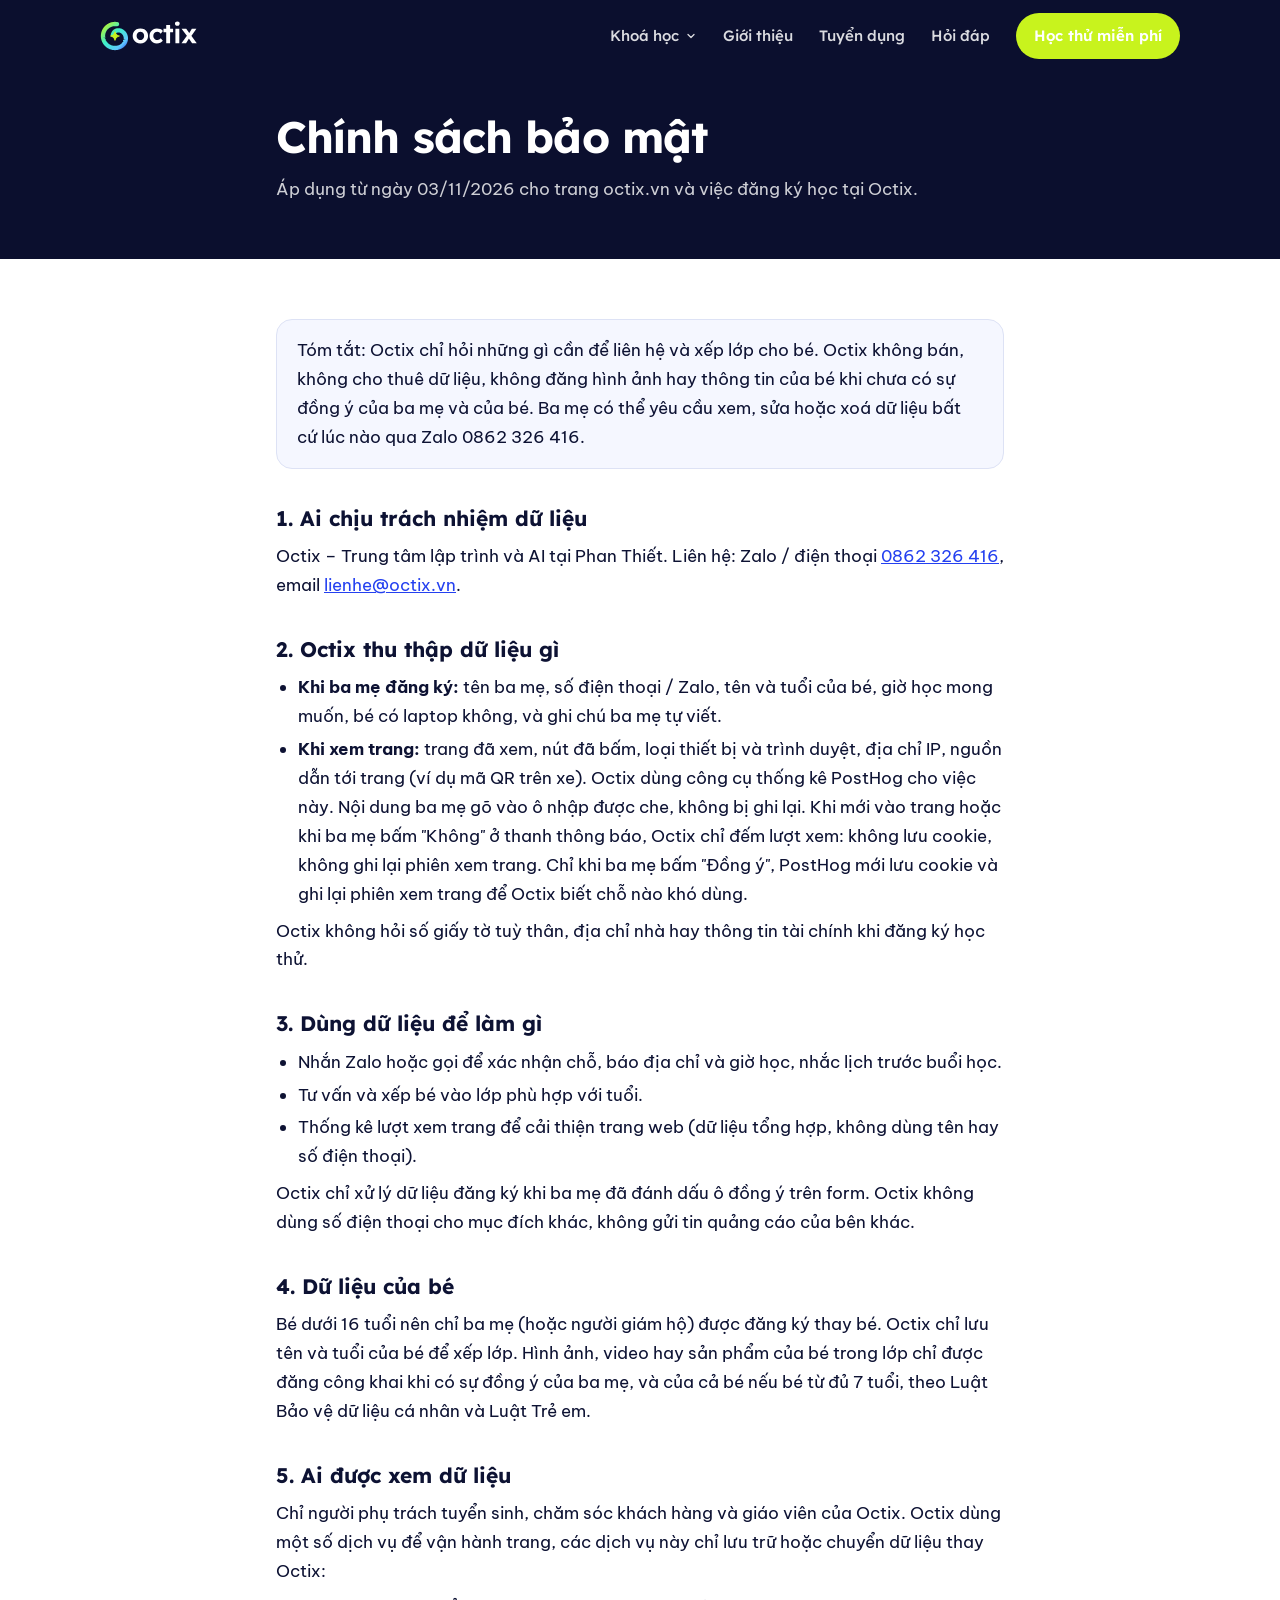
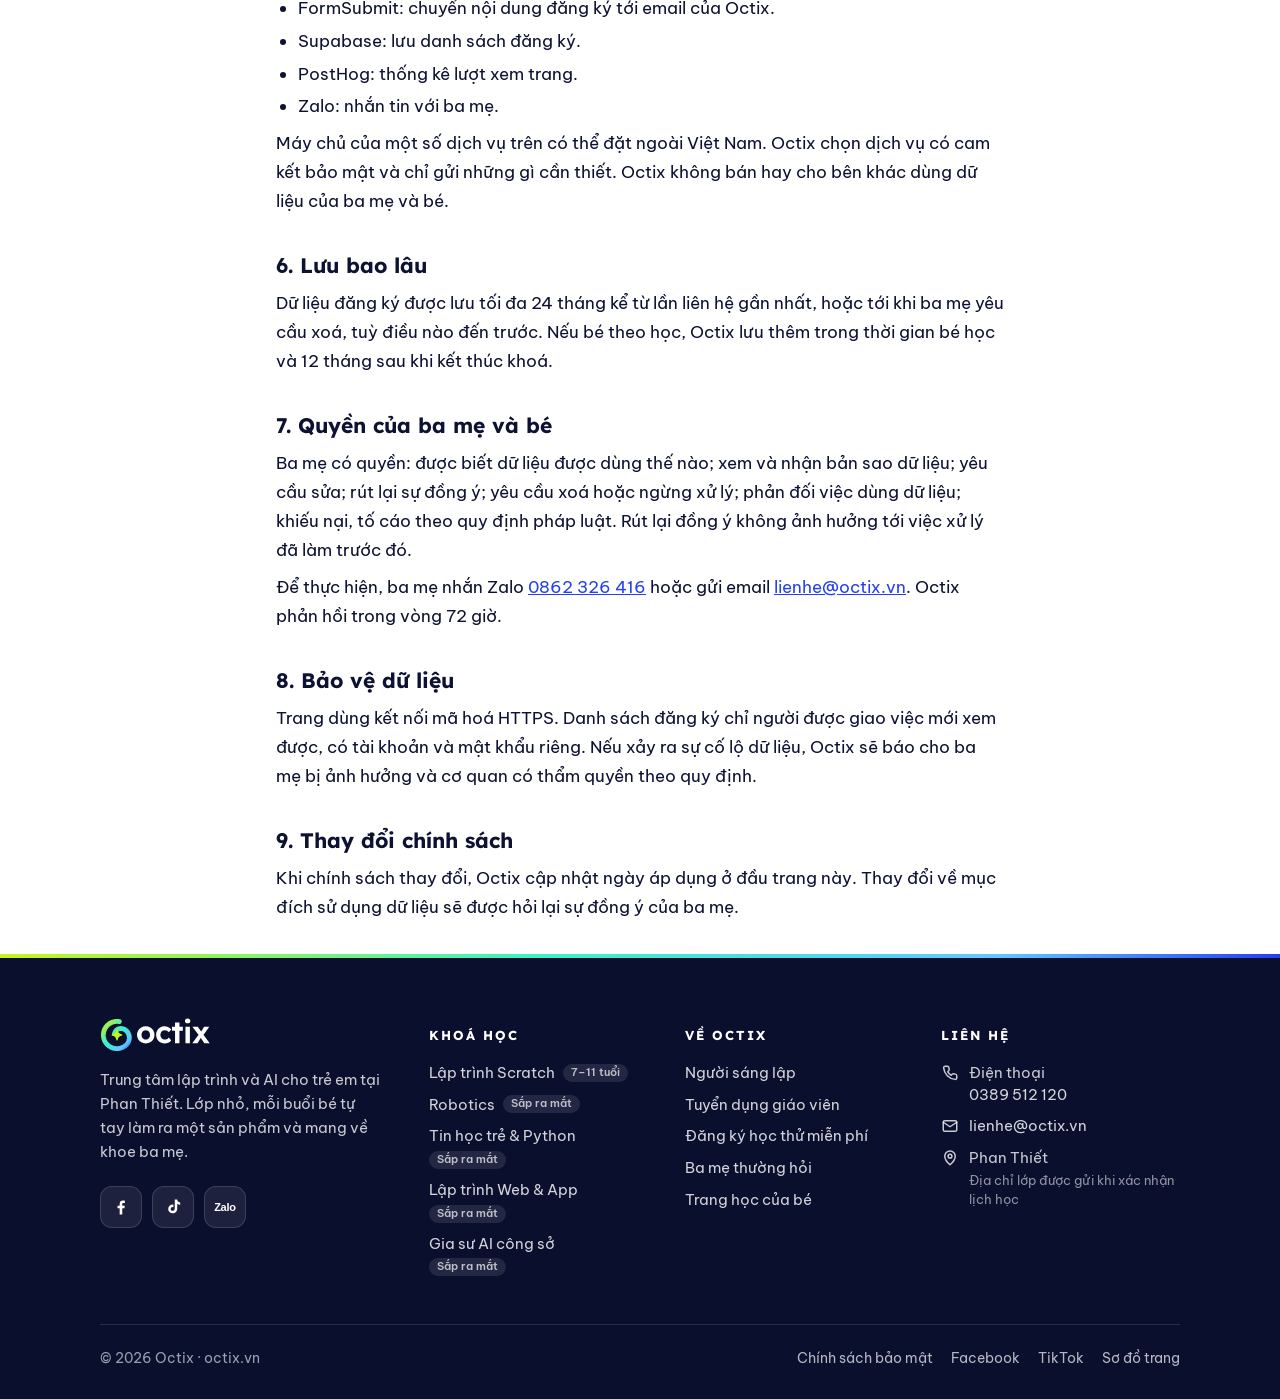
==== commit 538d6808: "Footer: đổi số liên hệ sang điện thoại 0389 512 120 Co-Authored-By: Claude Opus 5.5 <noreply@anthrop" ====
--- a/chinh-sach-bao-mat/index.html
+++ b/chinh-sach-bao-mat/index.html
@@ -163,7 +163,7 @@
       <div>
         <h3>Liên hệ</h3>
         <ul>
-          <li class="ct"><svg width="18" height="18" viewBox="0 0 24 24" fill="none" stroke="currentColor" stroke-width="2" stroke-linecap="round" stroke-linejoin="round" aria-hidden="true"><path d="M21 15.5v3a2 2 0 0 1-2.2 2A17 17 0 0 1 3.5 5.2 2 2 0 0 1 5.5 3h3a2 2 0 0 1 2 1.7l.4 2.6a2 2 0 0 1-.6 1.8L9 10.4a14 14 0 0 0 4.6 4.6l1.3-1.3a2 2 0 0 1 1.8-.6l2.6.4a2 2 0 0 1 1.7 2z"/></svg><span>Zalo / Điện thoại<br><a href="tel:+84862326416">0862 326 416</a></span></li>
+          <li class="ct"><svg width="18" height="18" viewBox="0 0 24 24" fill="none" stroke="currentColor" stroke-width="2" stroke-linecap="round" stroke-linejoin="round" aria-hidden="true"><path d="M21 15.5v3a2 2 0 0 1-2.2 2A17 17 0 0 1 3.5 5.2 2 2 0 0 1 5.5 3h3a2 2 0 0 1 2 1.7l.4 2.6a2 2 0 0 1-.6 1.8L9 10.4a14 14 0 0 0 4.6 4.6l1.3-1.3a2 2 0 0 1 1.8-.6l2.6.4a2 2 0 0 1 1.7 2z"/></svg><span>Điện thoại<br><a href="tel:+84389512120">0389 512 120</a></span></li>
           <li class="ct"><svg width="18" height="18" viewBox="0 0 24 24" fill="none" stroke="currentColor" stroke-width="2" stroke-linecap="round" stroke-linejoin="round" aria-hidden="true"><rect x="3" y="5" width="18" height="14" rx="2"/><path d="m3 7 9 6 9-6"/></svg><span><a href="mailto:lienhe@octix.vn">lienhe@octix.vn</a></span></li>
           <li class="ct"><svg width="18" height="18" viewBox="0 0 24 24" fill="none" stroke="currentColor" stroke-width="2" stroke-linecap="round" stroke-linejoin="round" aria-hidden="true"><path d="M12 21s-7-6.1-7-11.5A7 7 0 0 1 19 9.5C19 14.9 12 21 12 21z"/><circle cx="12" cy="9.5" r="2.5"/></svg><span>Phan Thiết<span class="note">Địa chỉ lớp được gửi khi xác nhận lịch học</span></span></li>
         </ul>
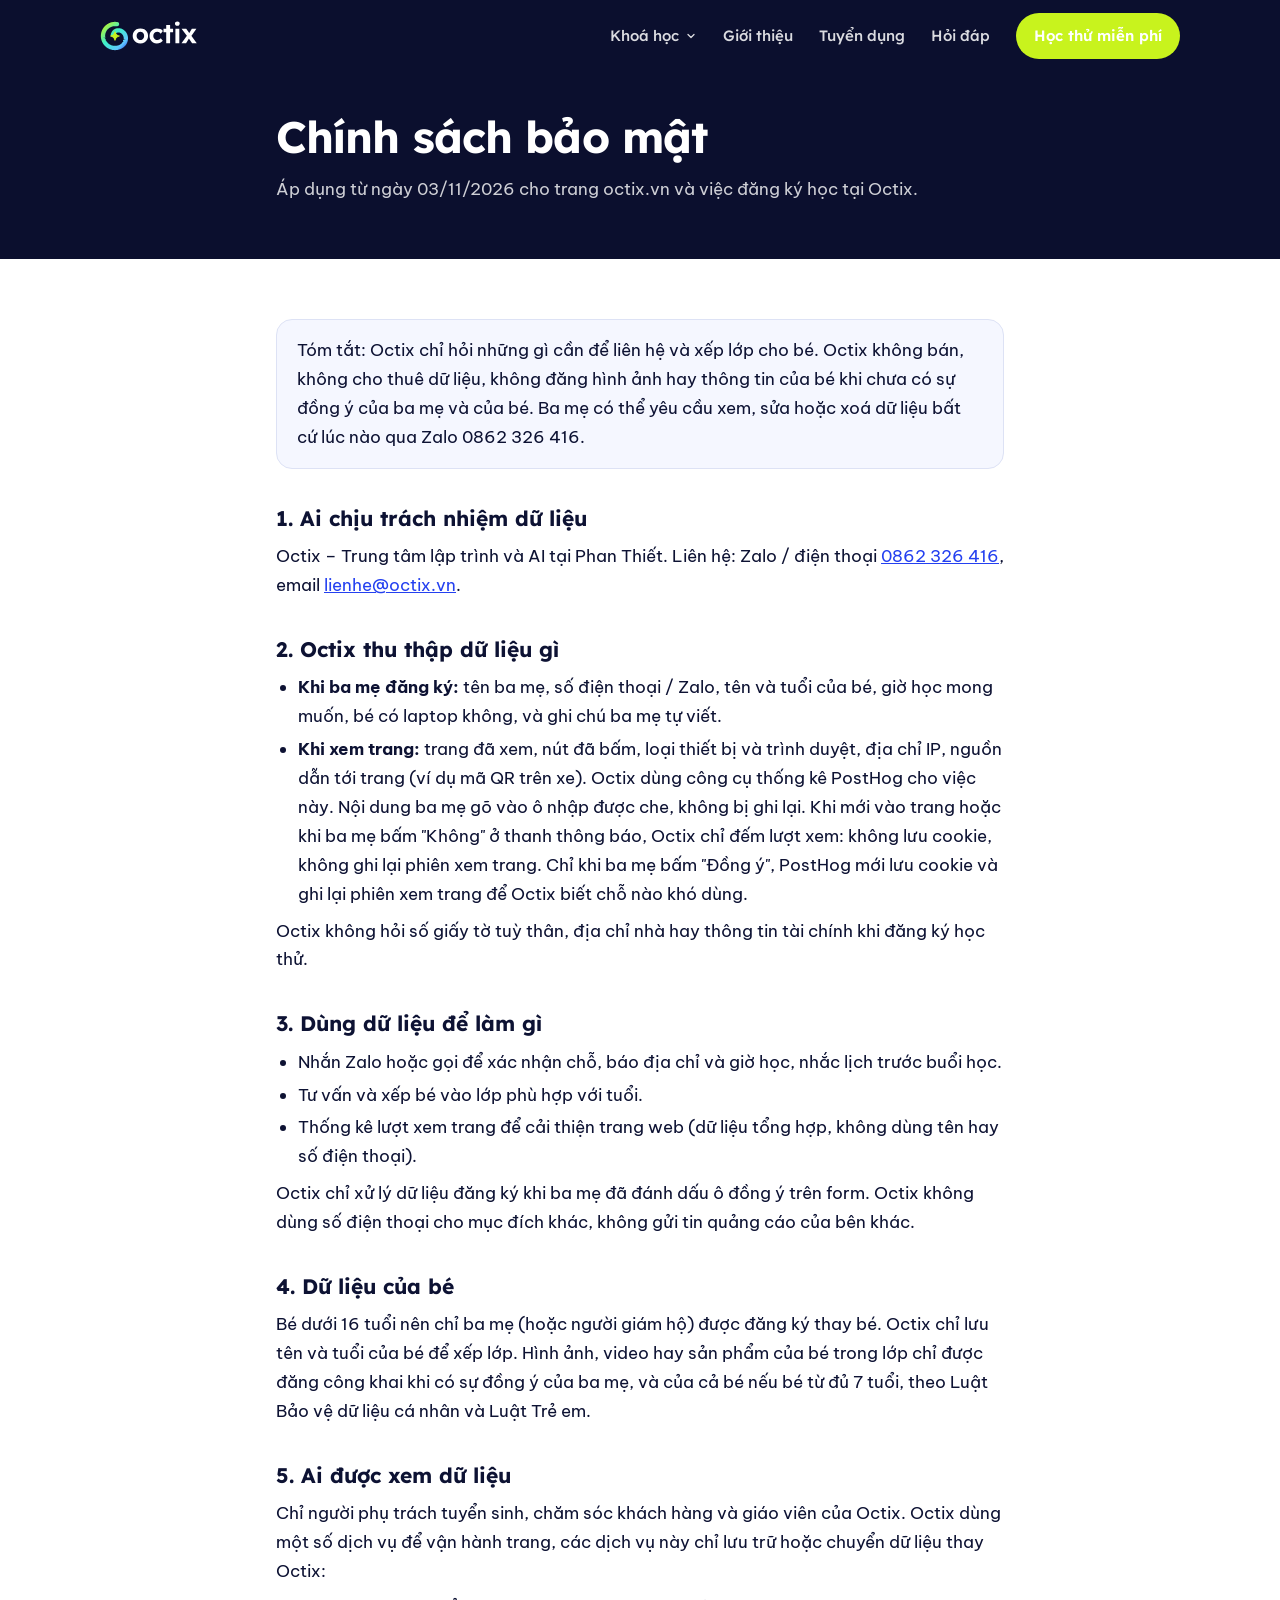
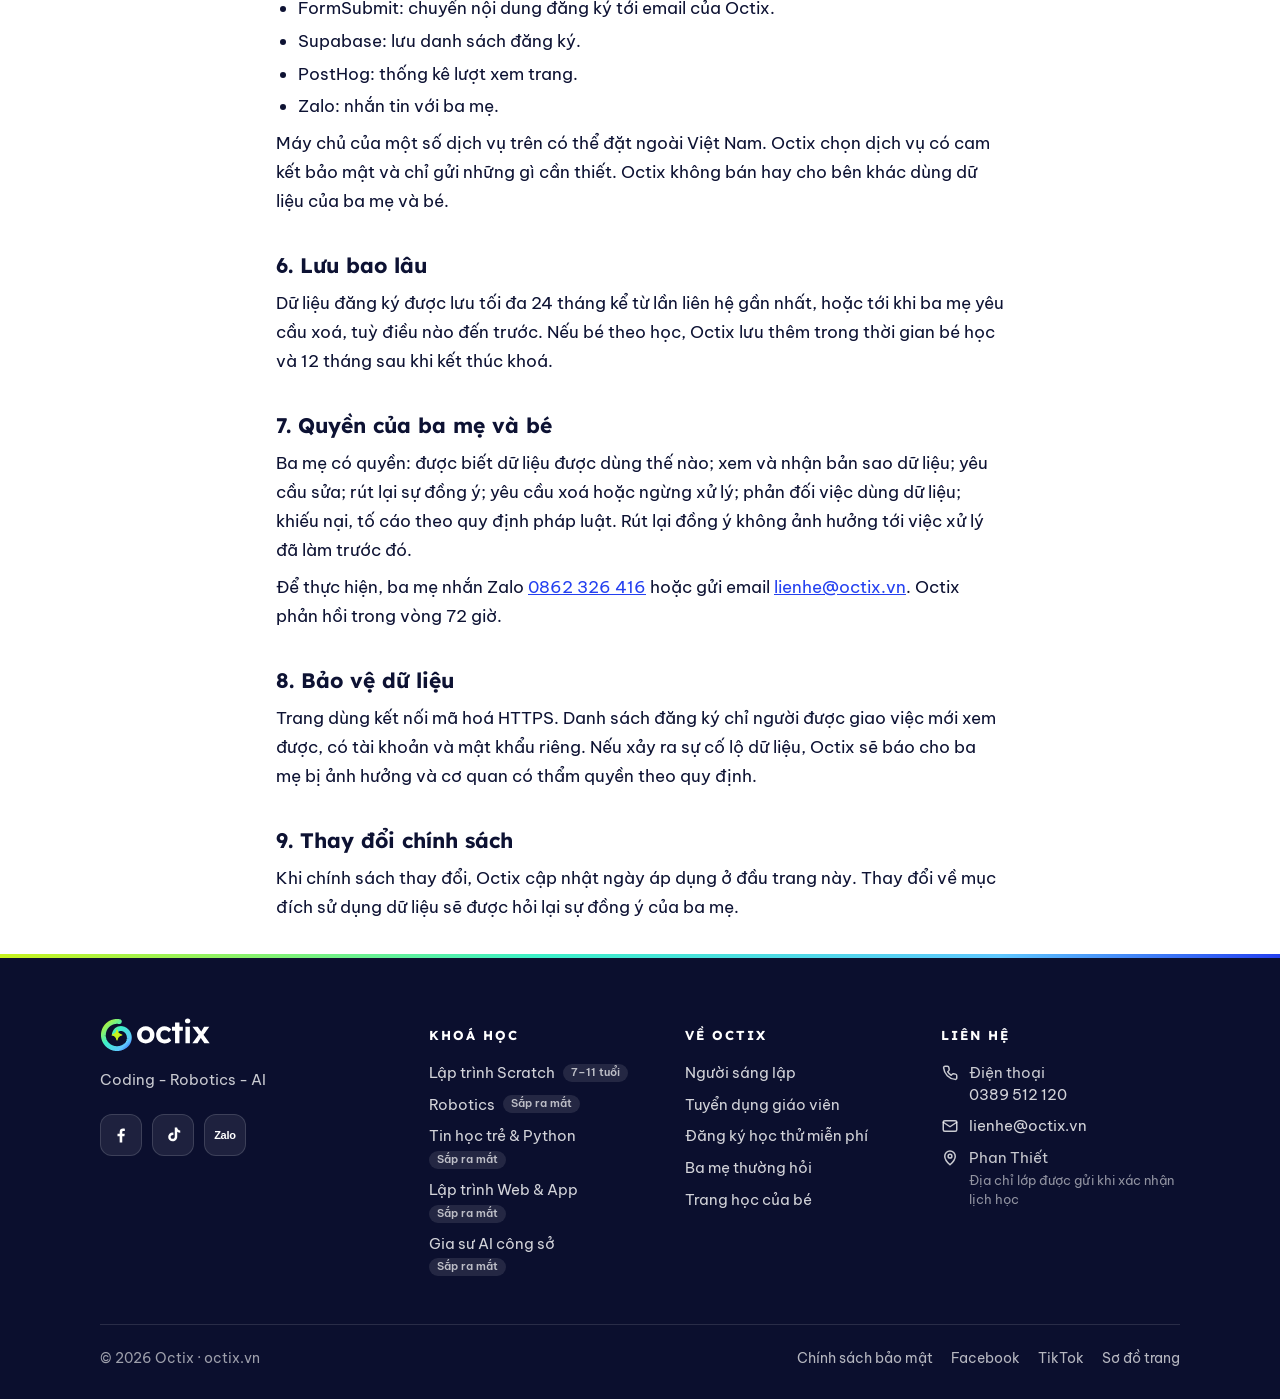
==== commit 918360a5: "Footer: dòng giới thiệu đổi thành Coding - Robotics - AI Co-Authored-By: Claude Opus 5.5 <noreply@an" ====
--- a/chinh-sach-bao-mat/index.html
+++ b/chinh-sach-bao-mat/index.html
@@ -133,7 +133,7 @@
     <div class="sf-grid">
       <div class="sf-about">
         <a class="logo" href="/" aria-label="Octix, về trang chủ"><svg role="img" aria-label="Octix" xmlns="http://www.w3.org/2000/svg" viewBox="30 40 460 140"><defs><linearGradient id="rf" gradientUnits="userSpaceOnUse" x1="44" y1="50" x2="164" y2="170"><stop offset="0" stop-color="#C8F31D"/><stop offset=".42" stop-color="#3CF0C8"/><stop offset=".78" stop-color="#5FC8FF"/><stop offset="1" stop-color="#2440F0"/></linearGradient></defs><path d="M109.72 54.85 L108.00 54.57 L106.26 54.35 L104.52 54.18 L102.77 54.07 L101.02 54.01 L99.27 54.00 L97.52 54.06 L95.77 54.16 L94.02 54.32 L92.29 54.53 L90.56 54.80 L88.84 55.12 L87.13 55.50 L85.43 55.93 L83.74 56.41 L82.08 56.95 L80.43 57.53 L78.80 58.17 L77.19 58.86 L75.60 59.60 L74.03 60.38 L72.50 61.22 L70.98 62.10 L69.50 63.03 L68.05 64.01 L66.62 65.03 L65.23 66.10 L63.88 67.21 L62.56 68.36 L61.28 69.55 L60.03 70.78 L58.82 72.05 L57.66 73.35 L56.53 74.69 L55.45 76.07 L54.41 77.48 L53.42 78.92 L52.47 80.39 L51.56 81.89 L50.71 83.42 L49.90 84.98 L49.14 86.56 L48.44 88.16 L47.78 89.78 L47.17 91.42 L46.62 93.08 L46.11 94.76 L45.66 96.45 L45.27 98.16 L44.92 99.87 L44.63 101.60 L44.40 103.34 L44.22 105.08 L44.09 106.83 L44.02 108.57 L44.00 110.33 L44.04 112.08 L44.13 113.83 L44.28 115.57 L44.48 117.31 L44.73 119.04 L45.04 120.77 L45.41 122.48 L45.82 124.18 L46.29 125.87 L46.82 127.54 L47.39 129.19 L48.02 130.83 L48.69 132.44 L49.42 134.04 L50.20 135.60 L51.02 137.15 L51.89 138.67 L52.81 140.16 L53.78 141.62 L54.79 143.05 L55.85 144.44 L56.94 145.81 L58.09 147.14 L59.27 148.43 L60.49 149.68 L61.75 150.90 L63.05 152.08 L64.38 153.21 L65.75 154.30 L67.15 155.35 L68.58 156.36 L70.05 157.32 L71.54 158.23 L73.06 159.10 L74.61 159.91 L76.19 160.68 L77.78 161.40 L79.40 162.07 L81.04 162.69 L82.70 163.26 L84.37 163.77 L86.06 164.24 L87.76 164.65 L89.47 165.00 L91.20 165.30 L92.93 165.55 L94.67 165.75 L96.42 165.89 L98.17 165.97 L99.92 166.00 L101.67 165.98 L103.42 165.90 L105.16 165.76 L106.91 165.57 L108.64 165.33 L110.37 165.03 L112.08 164.68 L113.78 164.28 L115.47 163.82 L117.15 163.31 L118.81 162.75 L120.45 162.13 L122.07 161.47 L123.67 160.75 L125.24 159.99 L126.79 159.17 L128.32 158.31 L129.81 157.40 L131.28 156.45 L132.72 155.45 L134.12 154.40 L135.49 153.31 L136.83 152.18 L138.11 150.99 L139.35 149.75 L140.52 148.45 L141.64 147.11 L142.70 145.73 L143.70 144.30 L144.64 142.83 L145.51 141.33 L146.32 139.79 L147.06 138.23 L147.74 136.64 L148.34 135.03 L148.88 133.40 L149.35 131.76 L149.75 130.10 L150.08 128.43 L150.34 126.76 L150.53 125.09 L150.65 123.41 L150.71 121.75 L150.69 120.08 L150.61 118.43 L150.47 116.79 L150.25 115.17 L149.98 113.57 L149.64 111.99 L149.25 110.43 L148.79 108.90 L148.28 107.40 L147.71 105.93 L147.08 104.50 L146.41 103.10 L145.69 101.74 L144.91 100.42 L144.10 99.14 L143.24 97.91 L142.34 96.72 L141.40 95.58 L140.43 94.48 L139.42 93.44 L138.38 92.44 L137.32 91.50 L136.22 90.60 L135.11 89.76 L133.98 88.97 L132.82 88.24 L131.66 87.56 L130.48 86.93 L129.29 86.35 L128.09 85.83 L126.89 85.36 L125.68 84.94 L124.48 84.58 L123.28 84.26 L122.08 84.00 L120.89 83.78 L119.70 83.62 L118.53 83.50 L117.37 83.42 L116.22 83.40 L115.09 83.41 L113.98 83.47 L112.89 83.57 L111.82 83.70 L110.78 83.88 L109.75 84.09 L108.75 84.33 L107.78 84.61 L106.84 84.92 L105.92 85.25 L105.04 85.61 L104.18 86.00 L103.35 86.41 L102.55 86.84 L101.79 87.29 L101.05 87.76 L100.35 88.24 L99.68 88.74 L99.03 89.25 L98.42 89.77 L97.84 90.29 L97.29 90.82 L96.77 91.36 L96.28 91.90 L95.81 92.44 L95.37 92.99 L94.96 93.53 L94.58 94.06 L94.22 94.60 L93.88 95.13 L93.56 95.65 L93.26 96.16 L92.99 96.67 L92.73 97.17 L92.48 97.66 L92.26 98.13 L92.04 98.60 L91.84 99.06 L91.65 99.50 L91.47 99.93 L91.29 100.35 L91.12 100.76 L90.95 101.16 L90.79 101.55 L90.63 101.93 L90.47 102.29 L90.31 102.65 L90.14 103.00 L89.97 103.34 L89.79 103.67 L89.61 104.00" fill="none" stroke="url(#rf)" stroke-width="20" stroke-linecap="round" stroke-linejoin="round"/><path d="M100 90 Q102.80 107.20 120 110 Q102.80 112.80 100 130 Q97.20 112.80 80 110 Q97.20 107.20 100 90Z" fill="#C8F31D" stroke="#C8F31D" stroke-width="5.2" stroke-linejoin="round"/><path d="M218.576 144.88Q208.208 144.88 200.07999999999998 140.336Q191.952 135.792 187.28 127.856Q182.608 119.91999999999999 182.608 109.67999999999999Q182.608 99.44 187.28 91.50399999999999Q191.952 83.56799999999998 200.07999999999998 79.02399999999999Q208.208 74.47999999999999 218.576 74.47999999999999Q228.816 74.47999999999999 236.94400000000002 79.02399999999999Q245.072 83.56799999999998 249.68 91.50399999999999Q254.288 99.44 254.288 109.67999999999999Q254.288 119.91999999999999 249.68 127.856Q245.072 135.792 236.94400000000002 140.336Q228.816 144.88 218.576 144.88ZM218.576 129.00799999999998Q223.56799999999998 129.00799999999998 227.536 126.51199999999999Q231.504 124.01599999999999 233.744 119.6Q235.984 115.184 235.856 109.67999999999999Q235.984 104.048 233.744 99.632Q231.504 95.216 227.536 92.72Q223.56799999999998 90.22399999999999 218.576 90.22399999999999Q213.45600000000002 90.22399999999999 209.488 92.78399999999999Q205.52 95.344 203.216 99.696Q200.912 104.048 201.04 109.67999999999999Q200.912 115.184 203.216 119.6Q205.52 124.01599999999999 209.488 126.51199999999999Q213.45600000000002 129.00799999999998 218.576 129.00799999999998Z M295.052 144.88Q285.324 144.88 277.644 140.272Q269.964 135.664 265.548 127.728Q261.132 119.792 261.132 109.67999999999999Q261.132 99.56799999999998 265.548 91.63199999999999Q269.964 83.696 277.644 79.088Q285.324 74.47999999999999 295.052 74.47999999999999Q304.14 74.47999999999999 311.692 77.80799999999999Q319.244 81.136 323.468 87.024L313.484 99.05599999999998Q311.692 96.624 309.004 94.63999999999999Q306.31600000000003 92.65599999999999 303.18 91.50399999999999Q300.044 90.35199999999999 296.716 90.35199999999999Q291.468 90.35199999999999 287.43600000000004 92.84799999999998Q283.404 95.344 281.1 99.696Q278.796 104.048 278.796 109.67999999999999Q278.796 115.056 281.164 119.40799999999999Q283.532 123.75999999999999 287.628 126.32Q291.724 128.88 296.844 128.88Q300.172 128.88 303.116 127.984Q306.06 127.088 308.68399999999997 125.16799999999999Q311.308 123.24799999999999 313.484 120.56L323.34000000000003 132.59199999999998Q319.116 138.096 311.37199999999996 141.488Q303.628 144.88 295.052 144.88Z M339.01599999999996 143.6V58.73599999999999H357.192V143.6ZM326.344 92.14399999999999V75.88799999999999H371.144V92.14399999999999Z M381.956 143.6V75.88799999999999H400.132V143.6ZM390.916 62.06399999999999Q385.668 62.06399999999999 382.724 59.43999999999999Q379.78 56.81599999999999 379.78 52.08Q379.78 47.727999999999994 382.788 44.97599999999999Q385.796 42.22399999999999 390.916 42.22399999999999Q396.164 42.22399999999999 399.108 44.84799999999999Q402.052 47.471999999999994 402.052 52.08Q402.052 56.43199999999999 399.044 59.24799999999999Q396.036 62.06399999999999 390.916 62.06399999999999Z M459.84000000000003 143.6 443.072 119.66399999999999 437.952 112.496 410.56 75.88799999999999H432.576L448.96 99.05599999999998L454.592 106.608L481.6 143.6ZM410.304 143.6 437.312 106.608 447.296 118.512 431.68 143.6ZM453.824 113.136 444.096 101.232 458.56 75.88799999999999H479.93600000000004Z" fill="#FFFFFF"/></svg></a>
-        <p>Trung tâm lập trình và AI cho trẻ em tại Phan Thiết. Lớp nhỏ, mỗi buổi bé tự tay làm ra một sản phẩm và mang về khoe ba mẹ.</p>
+        <p>Coding - Robotics - AI</p>
         <div class="sf-social">
           <a href="https://www.facebook.com/octix.phanthiet" target="_blank" rel="noopener" aria-label="Fanpage Facebook của Octix"><svg width="20" height="20" viewBox="0 0 24 24" fill="currentColor" aria-hidden="true"><path d="M13.5 21v-7.5h2.6l.4-3h-3V8.6c0-.9.3-1.5 1.5-1.5h1.6V4.4c-.3 0-1.2-.1-2.3-.1-2.3 0-3.9 1.4-3.9 4v2.2H7.8v3h2.6V21z"/></svg></a>
           <a href="https://www.tiktok.com/@octix.phanthiet" target="_blank" rel="noopener" aria-label="TikTok của Octix"><svg width="19" height="19" viewBox="0 0 24 24" fill="currentColor" aria-hidden="true"><path d="M16.6 3c.3 2.2 1.6 3.6 3.9 3.8v3a7 7 0 0 1-3.8-1.2v6.1c0 3.1-2.3 5.8-5.8 5.8A5.6 5.6 0 0 1 5.3 15c0-3.4 3-6 6.6-5.5v3.1c-1.7-.4-3.5.7-3.5 2.4 0 1.4 1.1 2.5 2.6 2.5 1.6 0 2.6-1 2.6-2.9V3z"/></svg></a>
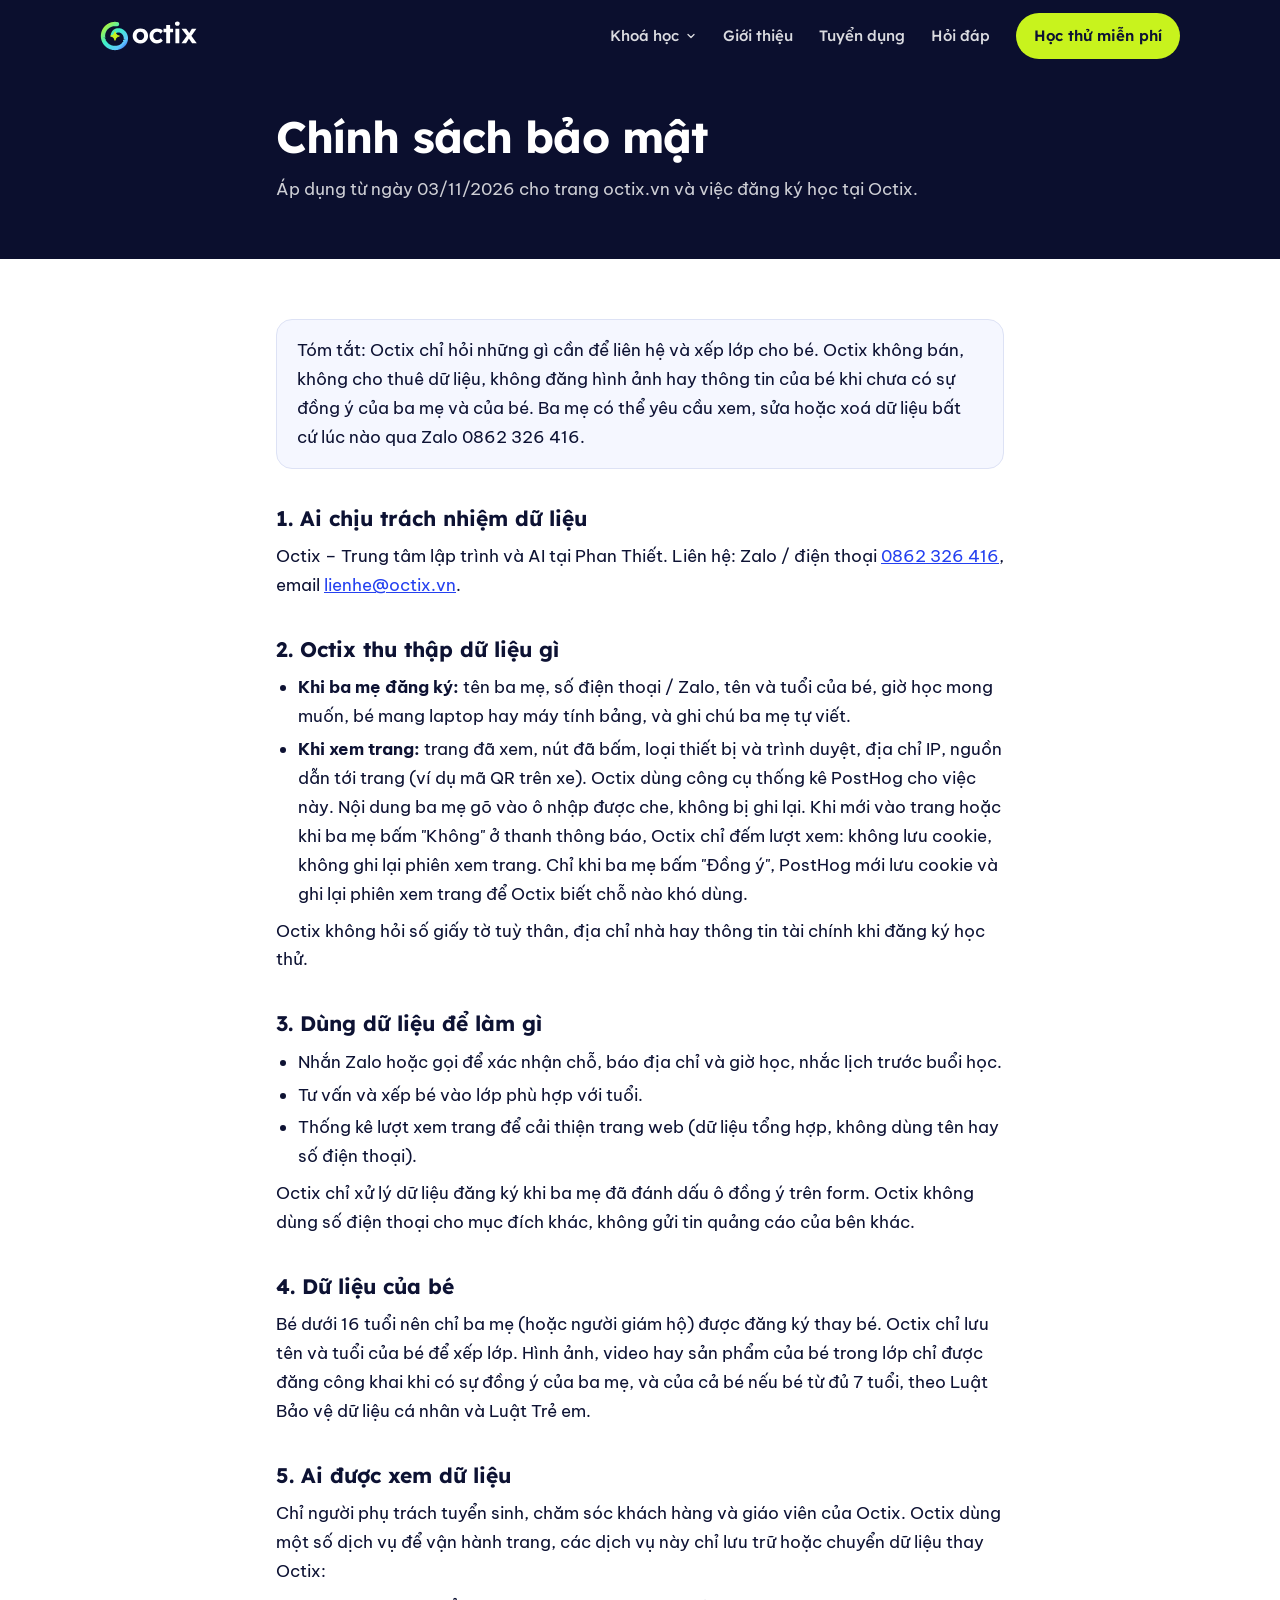
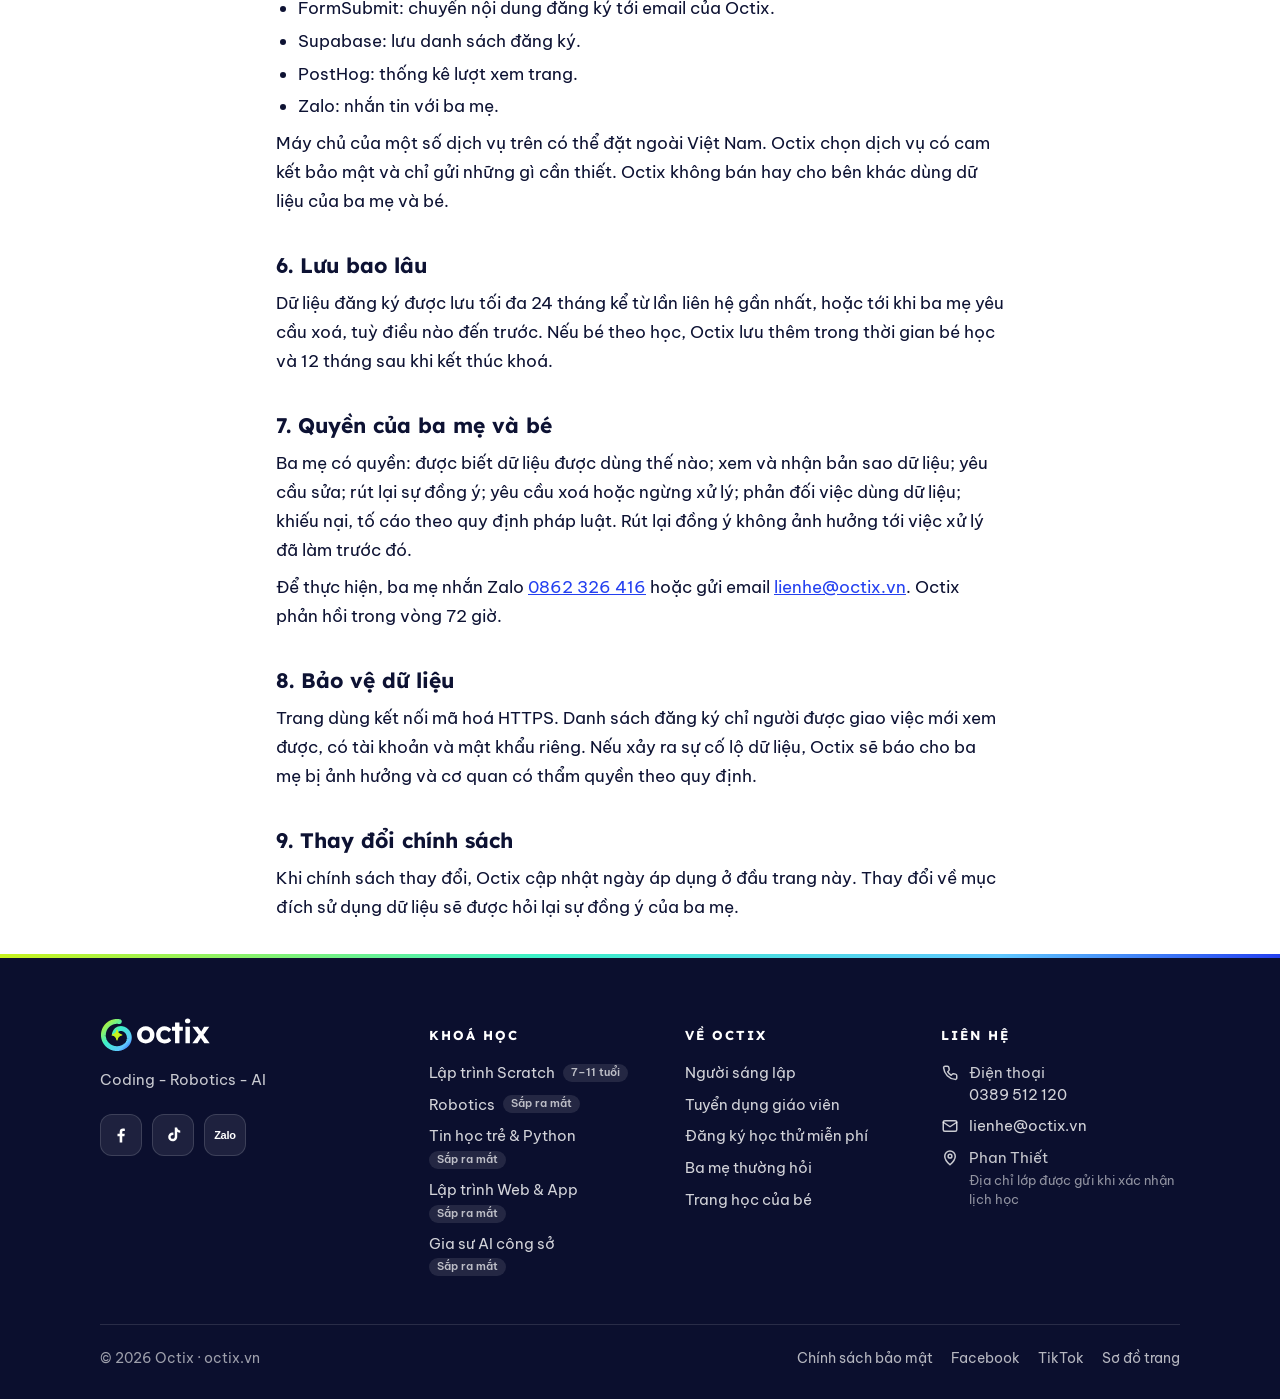
==== commit 38788be4: "Ba mẹ tự chuẩn bị laptop/máy tính bảng cho bé, Octix không chuẩn bị máy FAQ, form (Bé sẽ mang máy nà" ====
--- a/chinh-sach-bao-mat/index.html
+++ b/chinh-sach-bao-mat/index.html
@@ -88,7 +88,7 @@
 
   <h2>2. Octix thu thập dữ liệu gì</h2>
   <ul>
-    <li><b>Khi ba mẹ đăng ký:</b> tên ba mẹ, số điện thoại / Zalo, tên và tuổi của bé, giờ học mong muốn, bé có laptop không, và ghi chú ba mẹ tự viết.</li>
+    <li><b>Khi ba mẹ đăng ký:</b> tên ba mẹ, số điện thoại / Zalo, tên và tuổi của bé, giờ học mong muốn, bé mang laptop hay máy tính bảng, và ghi chú ba mẹ tự viết.</li>
     <li><b>Khi xem trang:</b> trang đã xem, nút đã bấm, loại thiết bị và trình duyệt, địa chỉ IP, nguồn dẫn tới trang (ví dụ mã QR trên xe). Octix dùng công cụ thống kê PostHog cho việc này. Nội dung ba mẹ gõ vào ô nhập được che, không bị ghi lại. Khi mới vào trang hoặc khi ba mẹ bấm "Không" ở thanh thông báo, Octix chỉ đếm lượt xem: không lưu cookie, không ghi lại phiên xem trang. Chỉ khi ba mẹ bấm "Đồng ý", PostHog mới lưu cookie và ghi lại phiên xem trang để Octix biết chỗ nào khó dùng.</li>
   </ul>
   <p>Octix không hỏi số giấy tờ tuỳ thân, địa chỉ nhà hay thông tin tài chính khi đăng ký học thử.</p>
--- a/assets/site.css
+++ b/assets/site.css
@@ -6,7 +6,7 @@
 .nav-in{display:flex;align-items:center;justify-content:space-between;gap:16px;height:72px}
 .nav .logo svg{height:30px;width:auto;display:block}
 .nav-links{display:flex;align-items:center;gap:26px;margin-left:auto;font-family:var(--f-display);font-size:15px;font-weight:500;color:var(--on-brand)}
-.nav-links>a,.dd-btn{color:inherit;text-decoration:none;opacity:.85}
+.nav-links>a:not(.btn),.dd-btn{color:inherit;text-decoration:none;opacity:.85}
 .nav-links>a:hover,.dd-btn:hover,.dd.open .dd-btn{opacity:1}
 .nav-links>a[aria-current]{opacity:1;color:var(--lime)}
 .nav .btn{padding:10px 18px;font-size:15px;opacity:1}
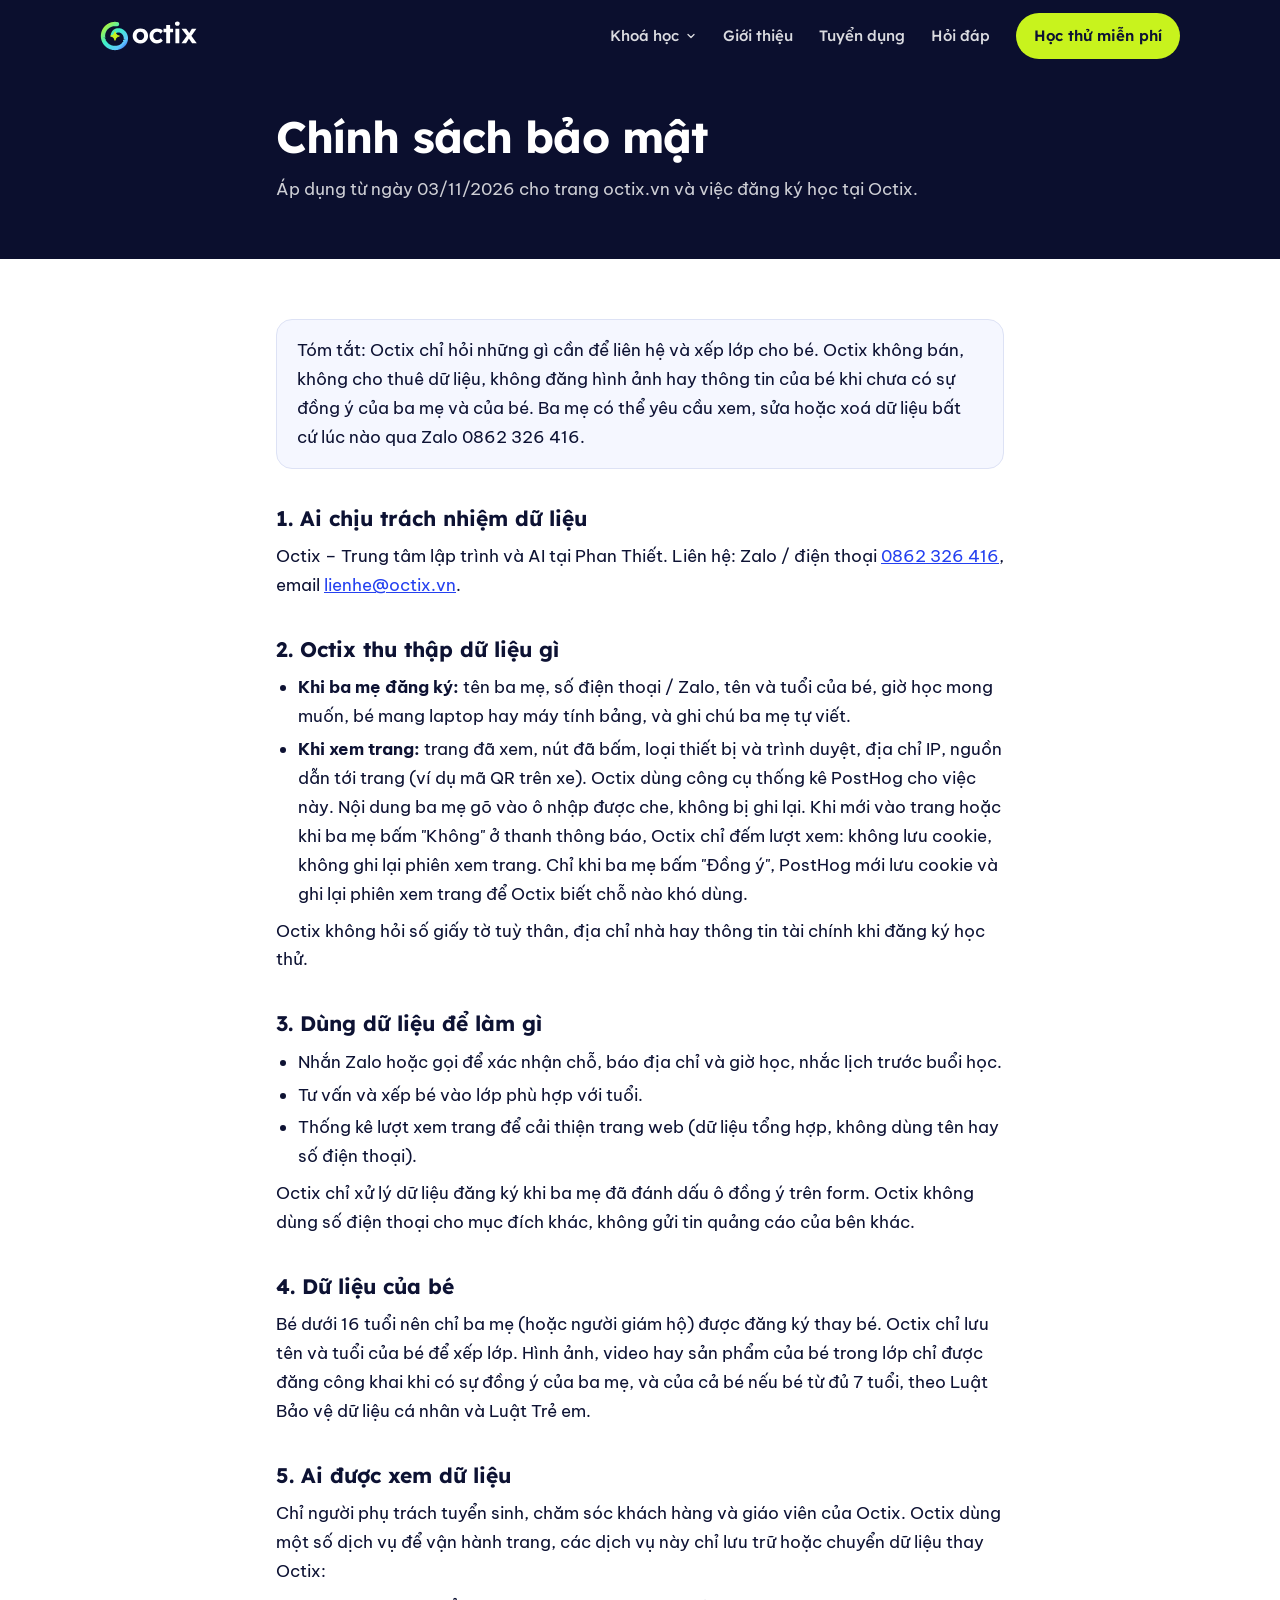
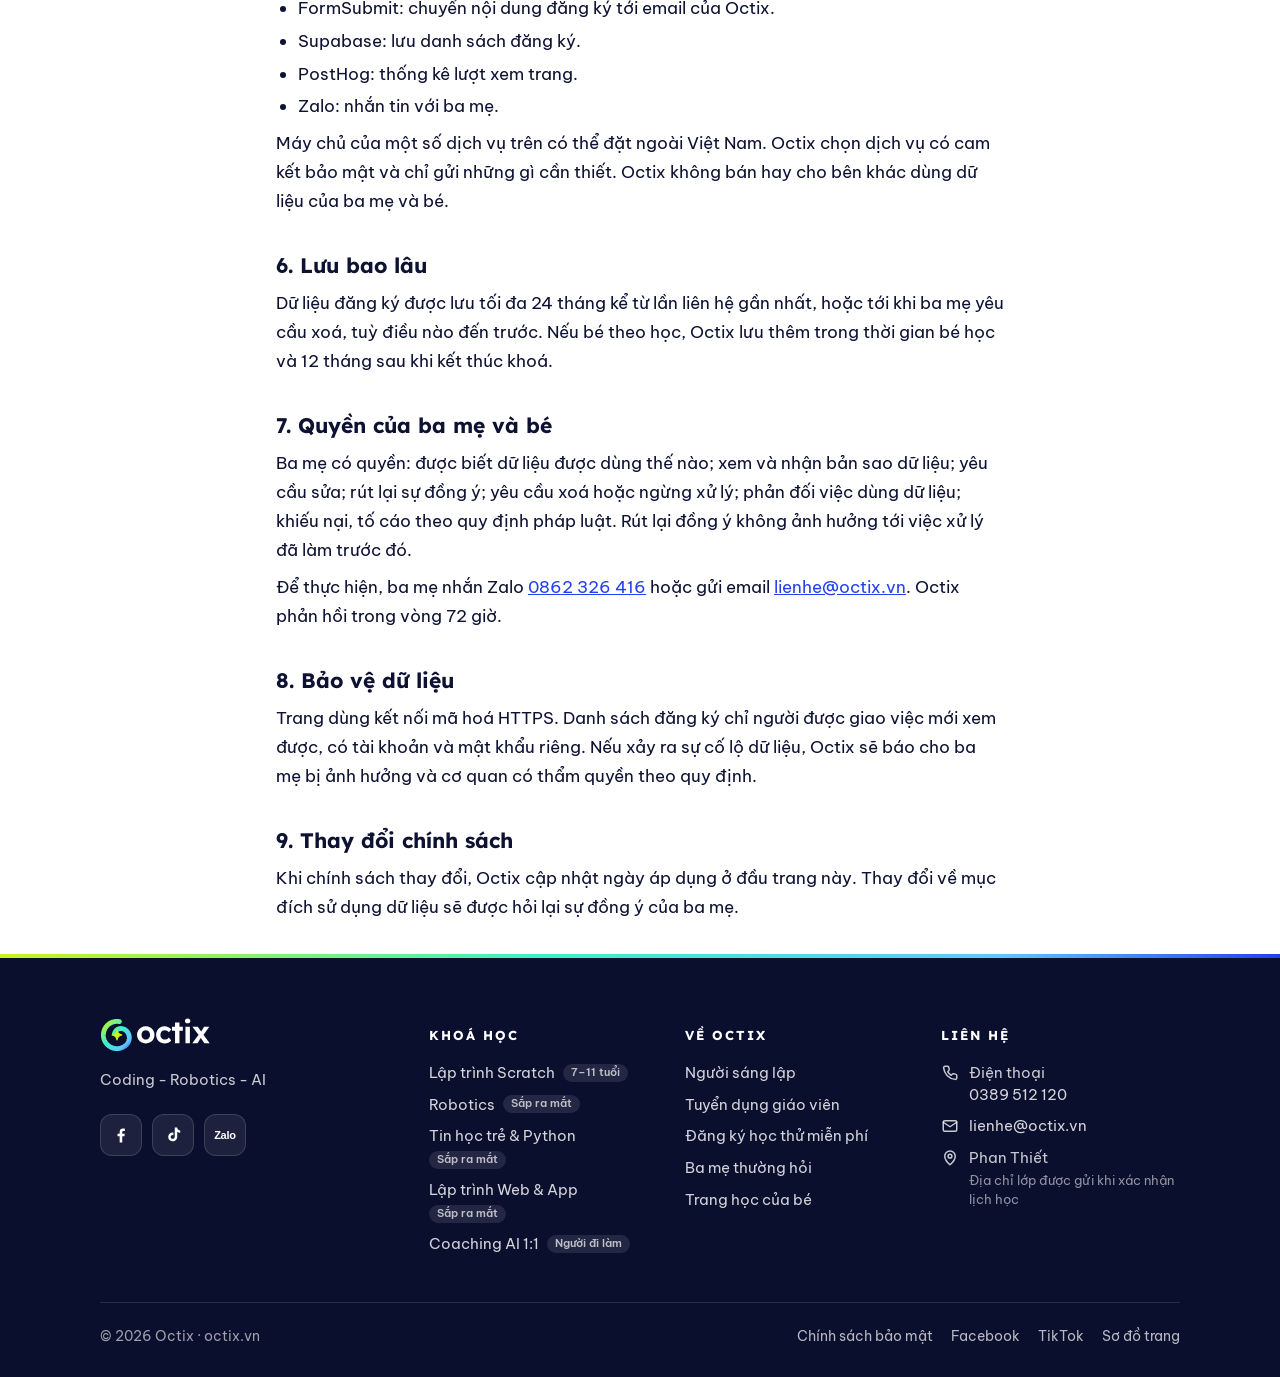
==== commit 9cde5a94: "Coaching AI 1:1 đã có trang riêng coaching.octix.vn: bỏ "sắp ra mắt" Đổi "Gia sư AI công sở" thành "" ====
--- a/chinh-sach-bao-mat/index.html
+++ b/chinh-sach-bao-mat/index.html
@@ -2,7 +2,7 @@
 <html lang="vi">
 <head>
 <meta charset="utf-8">
-<meta name="viewport" content="width=device-width,initial-scale=1,viewport-fit=cover">
+<meta name="viewport" content="width=device-width,initial-scale=1">
 <title>Chính sách bảo mật – Octix Phan Thiết</title>
 <meta name="description" content="Octix thu thập dữ liệu gì khi ba mẹ đăng ký học thử, dùng để làm gì, lưu bao lâu và ba mẹ có quyền gì.">
 <link rel="canonical" href="https://octix.vn/chinh-sach-bao-mat/">
@@ -49,7 +49,8 @@
             <a href="/#sap-ra-mat"><b>Robotics</b><small>8–12 tuổi · lắp ráp và lập trình robot</small></a>
             <a href="/#sap-ra-mat"><b>Tin học trẻ &amp; Python</b><small>Từ 11 tuổi · ôn luyện thi thuật toán</small></a>
             <a href="/#sap-ra-mat"><b>Lập trình Web &amp; App</b><small>Từ 12 tuổi · tự làm website, ứng dụng</small></a>
-            <a href="/#sap-ra-mat"><b>Gia sư AI công sở</b><small>Người đi làm · tự động hoá công việc</small></a>
+            <span class="cap">Cho người đi làm</span>
+            <a href="https://coaching.octix.vn/"><b>Coaching AI 1:1</b><small>Kèm 1-1 trực tuyến · ứng dụng AI vào công việc</small></a>
           </div>
         </div>
       </div>
@@ -65,7 +66,7 @@
     <span class="m-cap">Khoá học</span>
     <a class="m-sub feat" href="/khoa-hoc/scratch/">Lập trình Scratch<small>7–11 tuổi</small></a>
     <a class="m-sub" href="/#sap-ra-mat">Robotics, Python, Web &amp; App<small>sắp ra mắt</small></a>
-    <a class="m-sub" href="/#sap-ra-mat">Gia sư AI công sở<small>sắp ra mắt</small></a>
+    <a class="m-sub" href="https://coaching.octix.vn/">Coaching AI 1:1<small>người đi làm</small></a>
     <span class="m-cap">Octix</span>
     <a href="/nguoi-sang-lap/">Giới thiệu</a>
     <a href="/tuyen-dung/">Tuyển dụng</a>
@@ -147,7 +148,7 @@
           <li><a href="/#sap-ra-mat">Robotics</a> <small>Sắp ra mắt</small></li>
           <li><a href="/#sap-ra-mat">Tin học trẻ &amp; Python</a> <small>Sắp ra mắt</small></li>
           <li><a href="/#sap-ra-mat">Lập trình Web &amp; App</a> <small>Sắp ra mắt</small></li>
-          <li><a href="/#sap-ra-mat">Gia sư AI công sở</a> <small>Sắp ra mắt</small></li>
+          <li><a href="https://coaching.octix.vn/">Coaching AI 1:1</a> <small>Người đi làm</small></li>
         </ul>
       </div>
       <div>
--- a/assets/site.css
+++ b/assets/site.css
@@ -1,7 +1,7 @@
 /* Octix · header (menu Khoá học) + footer 4 cột + nút Zalo, dùng chung cho mọi trang.
    Sửa header/footer ở _partials/ rồi chạy: python3 _tools/sync-chrome.py */
 /* ---------- HEADER ---------- */
-.nav{position:fixed;top:0;left:0;right:0;z-index:50;padding-top:env(safe-area-inset-top,0px);transition:background .3s,box-shadow .3s,backdrop-filter .3s}
+.nav{position:fixed;top:0;left:0;right:0;z-index:50;transition:background .3s,box-shadow .3s,backdrop-filter .3s}
 .nav.scrolled{background:rgba(11,15,46,.86);backdrop-filter:blur(14px);-webkit-backdrop-filter:blur(14px);box-shadow:0 1px 0 rgba(255,255,255,.12)}
 .nav-in{display:flex;align-items:center;justify-content:space-between;gap:16px;height:72px}
 .nav .logo svg{height:30px;width:auto;display:block}
